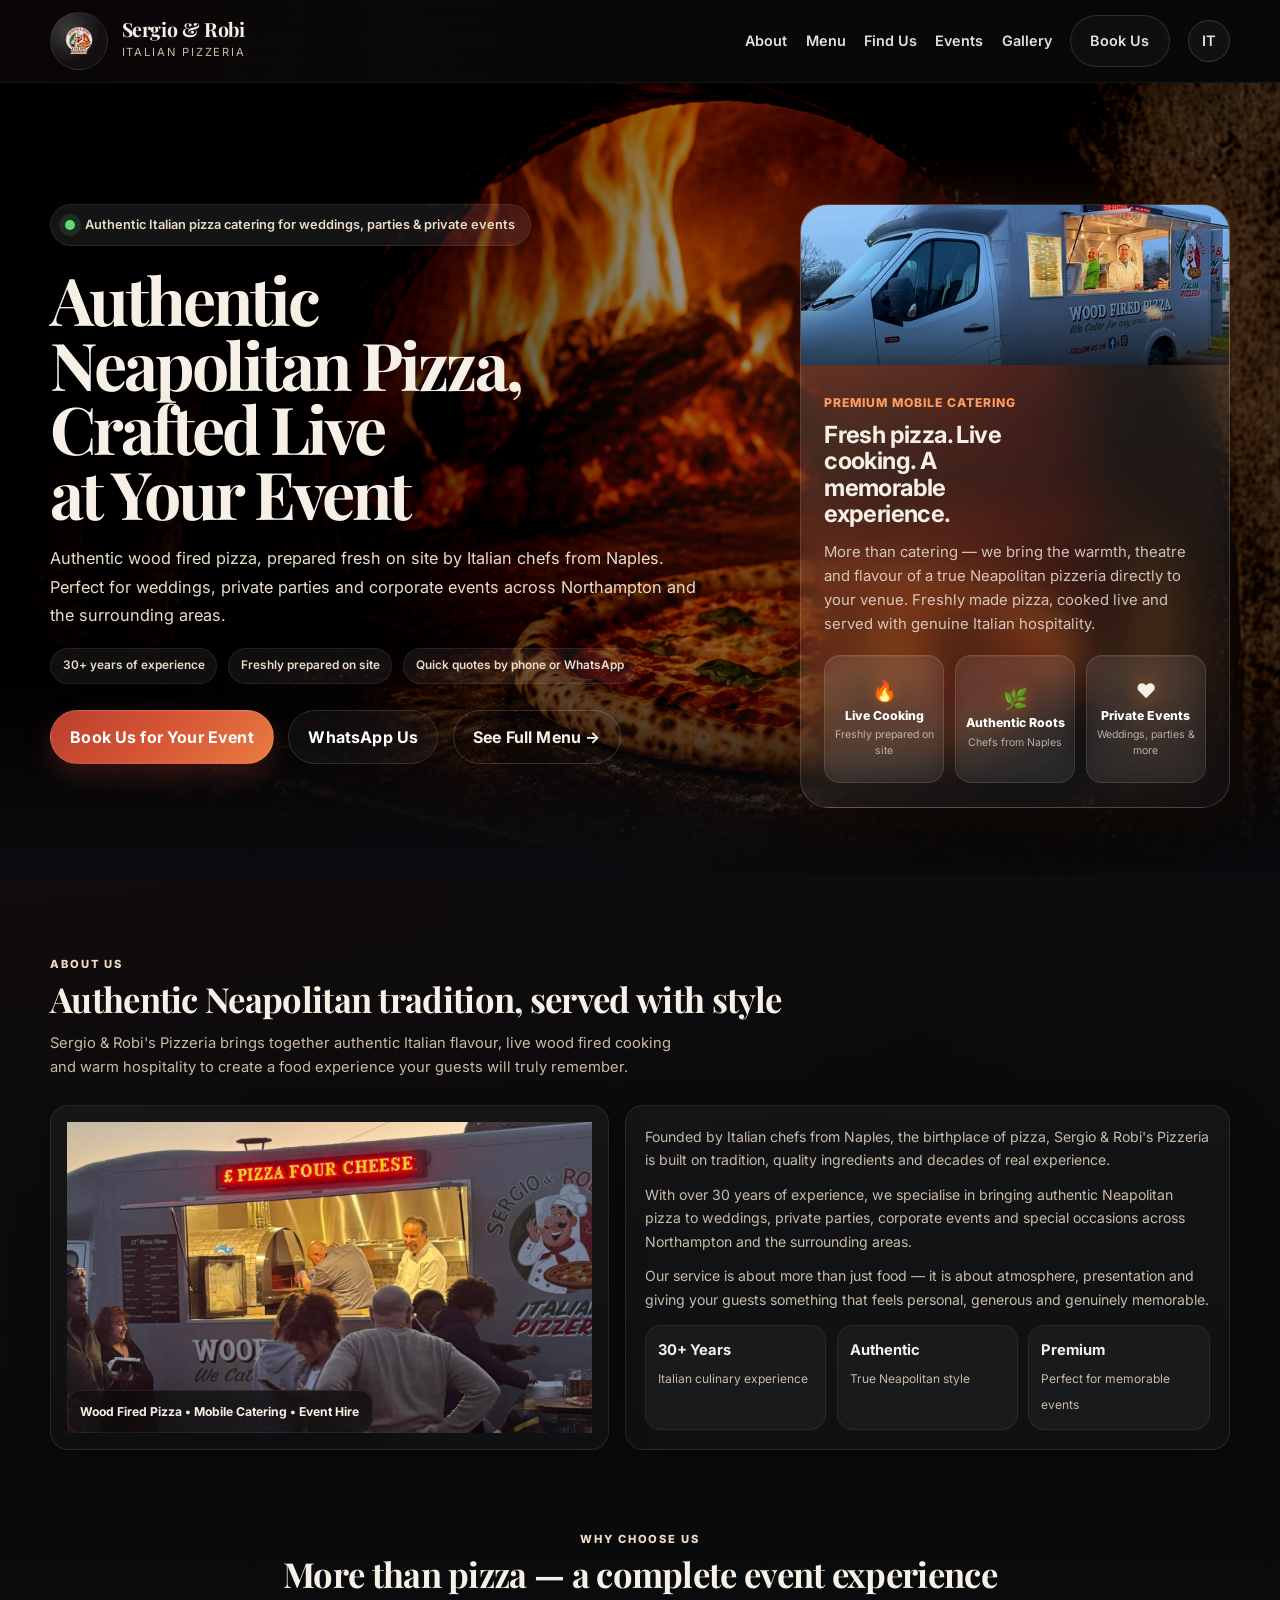
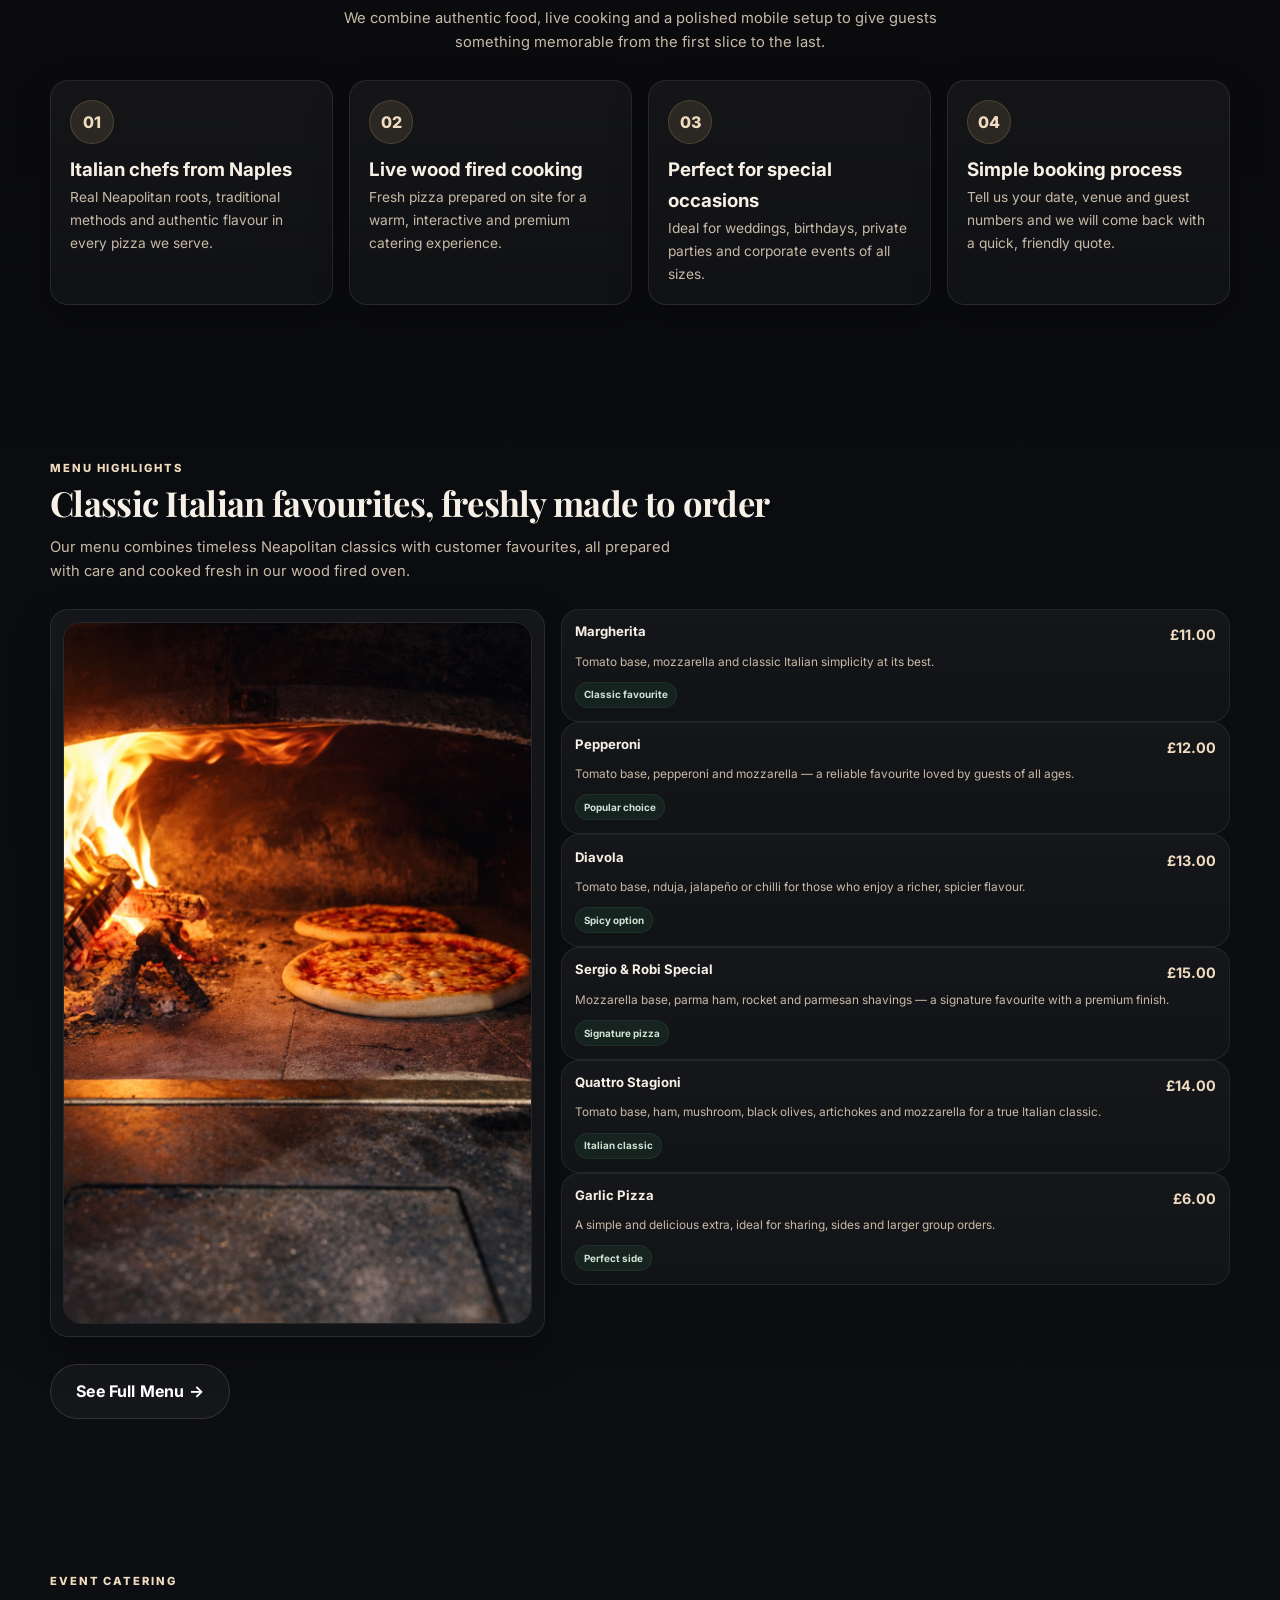
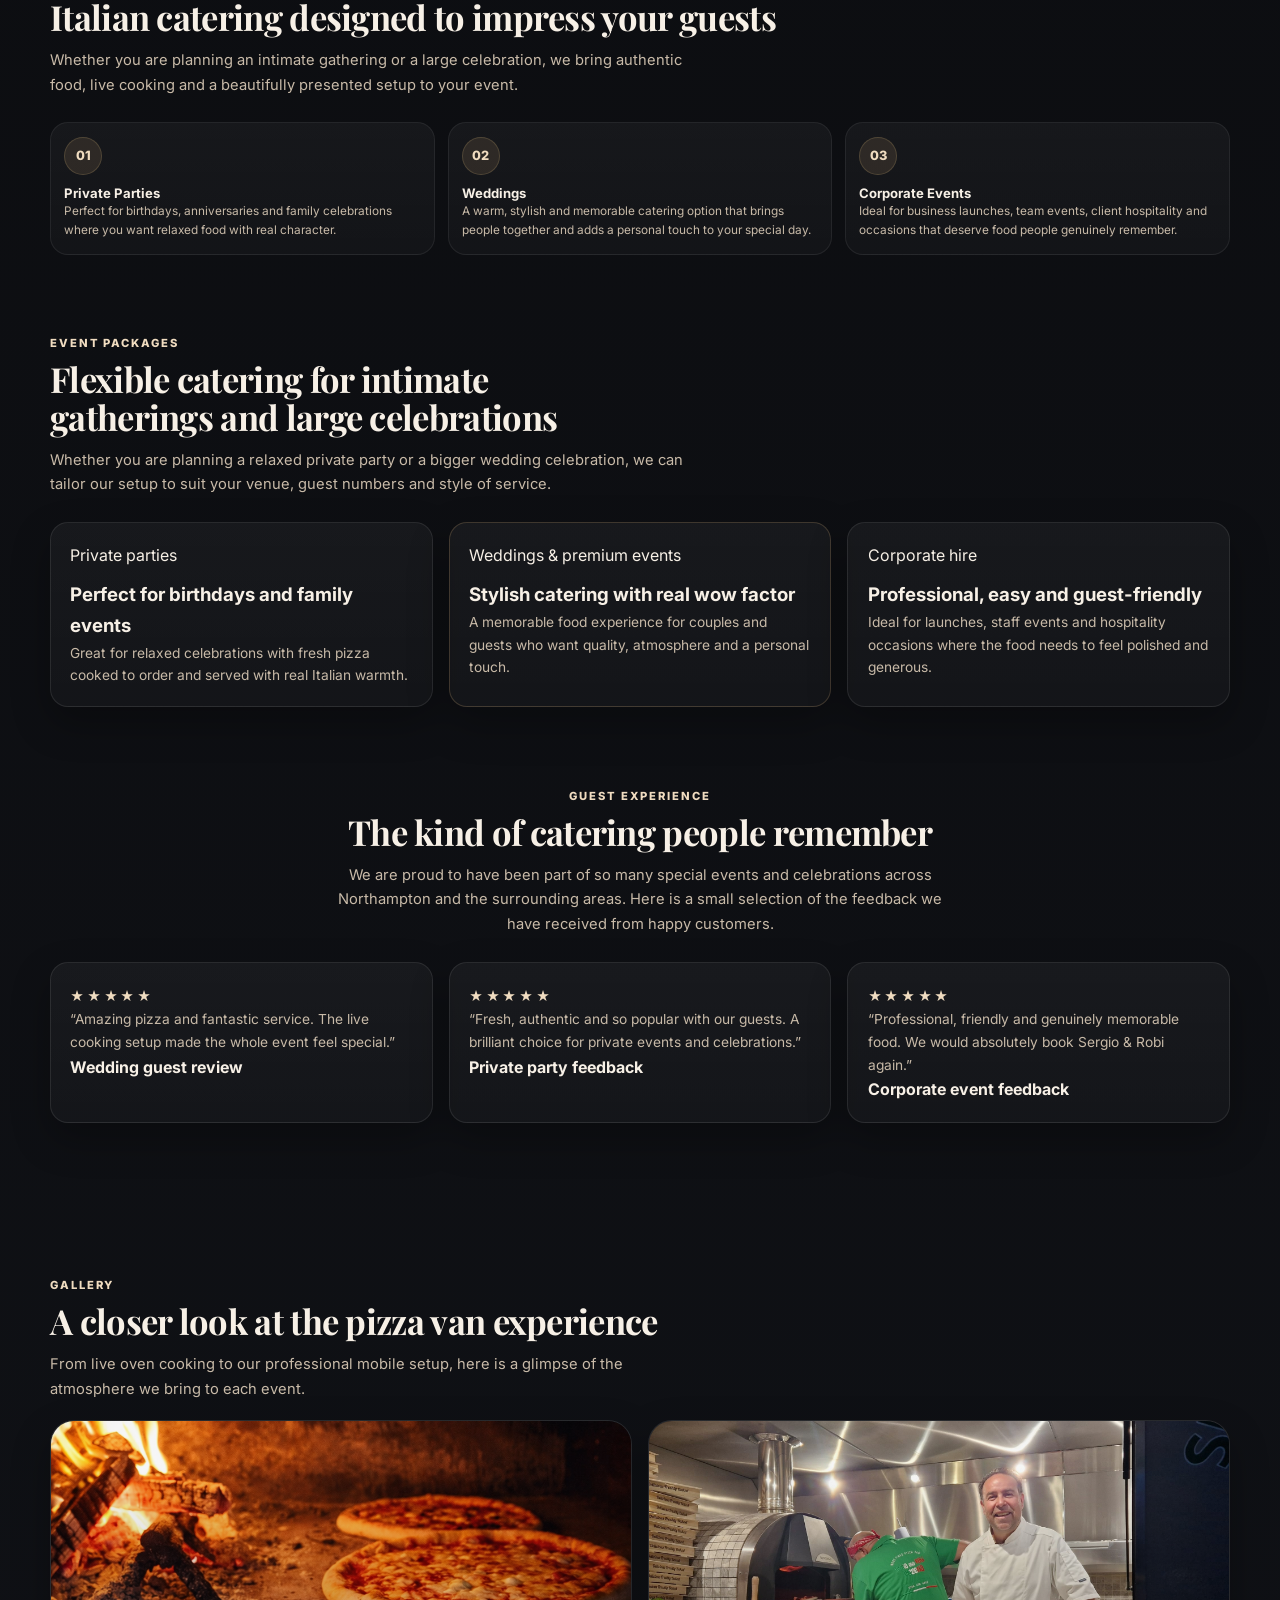
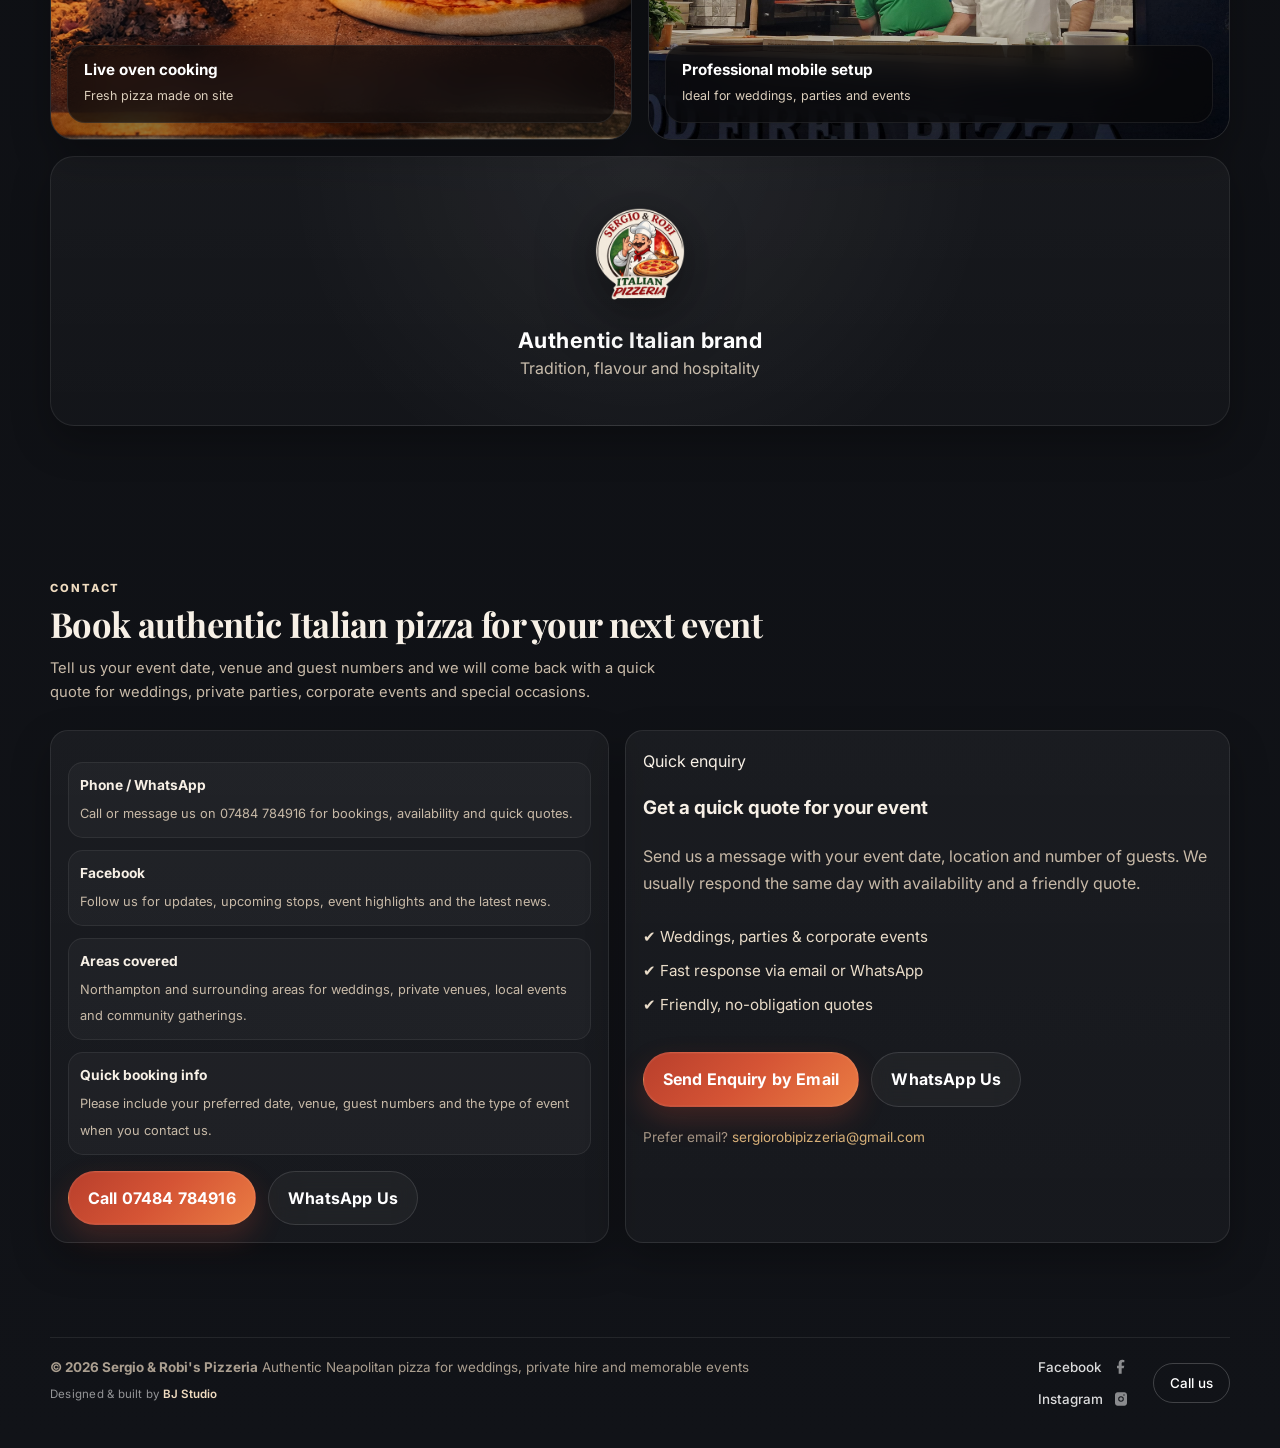
==== index.html @ 53d9710a "Add advanced SEO setup and multilingual indexing support" ====
<!DOCTYPE html>
<html lang="en">
<head>
  <meta charset="UTF-8" />
  <meta name="viewport" content="width=device-width, initial-scale=1.0" />
  <title>Sergio & Robi's Pizzeria | Luxury Wood Fired Pizza Catering</title>
  <meta name="description" content="Authentic Neapolitan wood fired pizza catering for weddings, private parties and corporate events in Northampton. Italian chefs from Naples, live cooking and unforgettable flavour." />
  <meta name="keywords" content="pizza catering Northampton, wedding pizza catering Northampton, wood fired pizza van Northampton, mobile pizza catering Northamptonshire" />
  <link rel="canonical" href="https://sergiorobipizzeria.co.uk/">
  <link rel="alternate" hreflang="en" href="https://sergiorobipizzeria.co.uk/">
  <link rel="alternate" hreflang="it" href="https://sergiorobipizzeria.co.uk/index-it.html">
  <link rel="alternate" hreflang="x-default" href="https://sergiorobipizzeria.co.uk/">
  <meta name="google-site-verification" content="k-ORhDWcQFbT08n7CjDuSrCqCil5nivxt0UmoBdiAD8" />
  <meta property="og:title" content="Sergio & Robi's Pizzeria" />
  <meta property="og:description" content="Authentic wood fired pizza catering for weddings, parties and private events." />
  <meta property="og:type" content="website" />
  <meta property="og:image" content="images/van_1.jpg" />
  <link rel="icon" href="images/favicon.png">
  <link rel="preconnect" href="https://fonts.googleapis.com">
  <link rel="preconnect" href="https://fonts.gstatic.com" crossorigin>
  <link href="https://fonts.googleapis.com/css2?family=Inter:wght@400;500;600;700;800&family=Playfair+Display:wght@600;700;800&display=swap" rel="stylesheet">
  <link rel="stylesheet" href="style.css">
</head>
<body>
  <header class="site-header">
    <div class="container nav">
      <a href="#home" class="brand">
        <img src="images/sergio-robi-logo.png" alt="Sergio & Robi's Pizzeria logo">
        <div class="brand-text">
          <strong>Sergio & Robi</strong>
          <span>Italian Pizzeria</span>
        </div>
      </a>

      <button class="menu-toggle" aria-label="Open menu" aria-expanded="false" aria-controls="site-nav">
        <span></span>
        <span></span>
        <span></span>
      </button>

      <nav class="nav-links" id="site-nav">
        <a href="#about">About</a>
        <a href="menu-en.html">Menu</a>
        <a href="find-us-en.html">Find Us</a>
        <a href="#events">Events</a>
        <a href="#gallery">Gallery</a>
        <a href="#contact" class="btn btn-outline">Book Us</a>
        <a href="index-it.html" class="lang-switch">IT</a>
      </nav>
    </div>
  </header>

  <main>
    <section class="hero" id="home">
      <div class="container hero-inner">
        <div class="hero-copy">
          <div class="eyebrow">
            <span class="dot"></span>
            Authentic Italian pizza catering for weddings, parties &amp; private events
          </div>

          <h1>Authentic Neapolitan Pizza, Crafted Live at Your Event</h1>

          <p>
            Authentic wood fired pizza, prepared fresh on site by Italian chefs from Naples.
            Perfect for weddings, private parties and corporate events across Northampton and the surrounding areas.
          </p>

          <div class="hero-quick-points">
            <span>30+ years of experience</span>
            <span>Freshly prepared on site</span>
            <span>Quick quotes by phone or WhatsApp</span>
          </div>

          <div class="hero-actions">
            <a href="#contact" class="btn btn-primary">Book Us for Your Event</a>
            <a href="https://wa.me/447484784916" class="btn btn-secondary" target="_blank" rel="noopener noreferrer">WhatsApp Us</a>
            <a href="menu-en.html" class="btn btn-ghost">See Full Menu →</a>
          </div>
        </div>

        <aside class="hero-card">
          <div class="hero-card-image">
            <img src="images/van.png" alt="Wood fired pizza oven">
          </div>

          <div class="hero-card-body">
            <span class="mini-label">Premium Mobile Catering</span>
            <h3>Fresh pizza. Live cooking. A memorable experience.</h3>
            <p>
              More than catering — we bring the warmth, theatre and flavour of a true Neapolitan pizzeria
              directly to your venue. Freshly made pizza, cooked live and served with genuine Italian hospitality.
            </p>

            <div class="feature-row">
  
    <div class="feature-box">
      <div class="icon">🔥</div>
      <strong>Live Cooking</strong>
      <span>Freshly prepared on site</span>
    </div>
    
    <div class="feature-box">
      <div class="icon">🌿</div>
      <strong>Authentic Roots</strong>
      <span>Chefs from Naples</span>
    </div>
    
    <div class="feature-box">
      <div class="icon">❤️</div>
      <strong>Private Events</strong>
      <span>Weddings, parties & more</span>
    </div>
    
    </div>
          </div>
        </aside>
      </div>
    </section>

    <section id="about">
      <div class="container">
        <div class="section-intro">
          <span class="section-label">About us</span>
          <h2>Authentic Neapolitan tradition, served with style</h2>
          <p>
            Sergio &amp; Robi's Pizzeria brings together authentic Italian flavour, live wood fired cooking
            and warm hospitality to create a food experience your guests will truly remember.
          </p>
        </div>

        <div class="story-grid">
          <div class="card image-cover">
            <img src="images/van_3.jpg" alt="Sergio & Robi pizza van">
            <div class="floating-badge">Wood Fired Pizza • Mobile Catering • Event Hire</div>
          </div>

          <div class="card story-copy">
            <p>
              Founded by Italian chefs from Naples, the birthplace of pizza, Sergio &amp; Robi's Pizzeria
              is built on tradition, quality ingredients and decades of real experience.
            </p>
            <p>
              With over 30 years of experience, we specialise in bringing authentic Neapolitan pizza to weddings,
              private parties, corporate events and special occasions across Northampton and the surrounding areas.
            </p>
            <p>
              Our service is about more than just food — it is about atmosphere, presentation and giving your guests
              something that feels personal, generous and genuinely memorable.
            </p>

            <div class="stats">
              <div class="stat">
                <strong>30+ Years</strong>
                <span>Italian culinary experience</span>
              </div>
              <div class="stat">
                <strong>Authentic</strong>
                <span>True Neapolitan style</span>
              </div>
              <div class="stat">
                <strong>Premium</strong>
                <span>Perfect for memorable events</span>
              </div>
            </div>
          </div>
        </div>
      </div>
    </section>


    <section class="why-us-section" id="why-us">
      <div class="container">
        <div class="section-intro centered-intro">
          <span class="section-label">Why choose us</span>
          <h2>More than pizza — a complete event experience</h2>
          <p>
            We combine authentic food, live cooking and a polished mobile setup to give guests something memorable from the first slice to the last.
          </p>
        </div>

        <div class="why-us-grid">
          <article class="card why-card">
            <div class="why-icon">01</div>
            <h3>Italian chefs from Naples</h3>
            <p>Real Neapolitan roots, traditional methods and authentic flavour in every pizza we serve.</p>
          </article>
          <article class="card why-card">
            <div class="why-icon">02</div>
            <h3>Live wood fired cooking</h3>
            <p>Fresh pizza prepared on site for a warm, interactive and premium catering experience.</p>
          </article>
          <article class="card why-card">
            <div class="why-icon">03</div>
            <h3>Perfect for special occasions</h3>
            <p>Ideal for weddings, birthdays, private parties and corporate events of all sizes.</p>
          </article>
          <article class="card why-card">
            <div class="why-icon">04</div>
            <h3>Simple booking process</h3>
            <p>Tell us your date, venue and guest numbers and we will come back with a quick, friendly quote.</p>
          </article>
        </div>
      </div>
    </section>

    <section id="menu">
      <div class="container">
        <div class="section-intro">
          <span class="section-label">Menu highlights</span>
          <h2>Classic Italian favourites, freshly made to order</h2>
          <p>
            Our menu combines timeless Neapolitan classics with customer favourites,
            all prepared with care and cooked fresh in our wood fired oven.
          </p>
        </div>

        <div class="menu-preview">
          <div class="card menu-board">
            <img src="images/pizza_oven.png" alt="Wood fired pizza oven">
          </div>

          <div class="menu-cards">
            <article class="menu-card">
              <div class="menu-top">
                <h3>Margherita</h3>
                <span class="price">£11.00</span>
              </div>
              <p>Tomato base, mozzarella and classic Italian simplicity at its best.</p>
              <span class="tag">Classic favourite</span>
            </article>

            <article class="menu-card">
              <div class="menu-top">
                <h3>Pepperoni</h3>
                <span class="price">£12.00</span>
              </div>
              <p>Tomato base, pepperoni and mozzarella — a reliable favourite loved by guests of all ages.</p>
              <span class="tag">Popular choice</span>
            </article>

            <article class="menu-card">
              <div class="menu-top">
                <h3>Diavola</h3>
                <span class="price">£13.00</span>
              </div>
              <p>Tomato base, nduja, jalapeño or chilli for those who enjoy a richer, spicier flavour.</p>
              <span class="tag">Spicy option</span>
            </article>

            <article class="menu-card">
              <div class="menu-top">
                <h3>Sergio &amp; Robi Special</h3>
                <span class="price">£15.00</span>
              </div>
              <p>Mozzarella base, parma ham, rocket and parmesan shavings — a signature favourite with a premium finish.</p>
              <span class="tag">Signature pizza</span>
            </article>

            <article class="menu-card">
              <div class="menu-top">
                <h3>Quattro Stagioni</h3>
                <span class="price">£14.00</span>
              </div>
              <p>Tomato base, ham, mushroom, black olives, artichokes and mozzarella for a true Italian classic.</p>
              <span class="tag">Italian classic</span>
            </article>

            <article class="menu-card">
              <div class="menu-top">
                <h3>Garlic Pizza</h3>
                <span class="price">£6.00</span>
              </div>
              <p>A simple and delicious extra, ideal for sharing, sides and larger group orders.</p>
              <span class="tag">Perfect side</span>
            </article>
          </div>
        </div>

        <div class="menu-cta">
          <a href="menu-en.html" class="btn btn-secondary">See Full Menu →</a>
        </div>
      </div>
    </section>

    <section id="events">
      <div class="container">
        <div class="section-intro">
          <span class="section-label">Event catering</span>
          <h2>Italian catering designed to impress your guests</h2>
          <p>
            Whether you are planning an intimate gathering or a large celebration,
            we bring authentic food, live cooking and a beautifully presented setup to your event.
          </p>
        </div>

        <div class="events-grid">
          <article class="event-card">
            <div class="event-number">01</div>
            <h3>Private Parties</h3>
            <p>Perfect for birthdays, anniversaries and family celebrations where you want relaxed food with real character.</p>
          </article>

          <article class="event-card">
            <div class="event-number">02</div>
            <h3>Weddings</h3>
            <p>A warm, stylish and memorable catering option that brings people together and adds a personal touch to your special day.</p>
          </article>

          <article class="event-card">
            <div class="event-number">03</div>
            <h3>Corporate Events</h3>
            <p>Ideal for business launches, team events, client hospitality and occasions that deserve food people genuinely remember.</p>
          </article>
        </div>
      </div>
    </section>


    <section class="packages-section" id="packages">
      <div class="container">
        <div class="section-intro">
          <span class="section-label">Event packages</span>
          <h2>Flexible catering for intimate gatherings and large celebrations</h2>
          <p>
            Whether you are planning a relaxed private party or a bigger wedding celebration, we can tailor our setup to suit your venue, guest numbers and style of service.
          </p>
        </div>

        <div class="packages-grid">
          <article class="card package-card">
            <span class="mini-label">Private parties</span>
            <h3>Perfect for birthdays and family events</h3>
            <p>Great for relaxed celebrations with fresh pizza cooked to order and served with real Italian warmth.</p>
          </article>
          <article class="card package-card featured-package">
            <span class="mini-label">Weddings &amp; premium events</span>
            <h3>Stylish catering with real wow factor</h3>
            <p>A memorable food experience for couples and guests who want quality, atmosphere and a personal touch.</p>
          </article>
          <article class="card package-card">
            <span class="mini-label">Corporate hire</span>
            <h3>Professional, easy and guest-friendly</h3>
            <p>Ideal for launches, staff events and hospitality occasions where the food needs to feel polished and generous.</p>
          </article>
        </div>
      </div>
    </section>

    <section class="testimonials-section" id="testimonials">
      <div class="container">
        <div class="section-intro centered-intro">
          <span class="section-label">Guest experience</span>
          <h2>The kind of catering people remember</h2>
          <p>
            We are proud to have been part of so many special events and celebrations across Northampton and the surrounding areas. Here is a small selection of the feedback we have received from happy customers.
          </p>

        </div>

        <div class="testimonials-grid">
          <article class="card testimonial-card">
            <span class="testimonial-stars">★★★★★</span>
            <p>“Amazing pizza and fantastic service. The live cooking setup made the whole event feel special.”</p>
            <strong>Wedding guest review</strong>
          </article>
          <article class="card testimonial-card">
            <span class="testimonial-stars">★★★★★</span>
            <p>“Fresh, authentic and so popular with our guests. A brilliant choice for private events and celebrations.”</p>
            <strong>Private party feedback</strong>
          </article>
          <article class="card testimonial-card">
            <span class="testimonial-stars">★★★★★</span>
            <p>“Professional, friendly and genuinely memorable food. We would absolutely book Sergio &amp; Robi again.”</p>
            <strong>Corporate event feedback</strong>
          </article>
        </div>
      </div>
    </section>

    <section id="gallery">
  <div class="container">
    <div class="section-intro">
      <span class="section-label">Gallery</span>
      <h2>A closer look at the pizza van experience</h2>
      <p>
        From live oven cooking to our professional mobile setup, here is a glimpse of the atmosphere
        we bring to each event.
      </p>
    </div>

    <div class="gallery-grid">
      <div class="gallery-item oven-card">
        <img src="images/oven-pizza.png" alt="Fresh pizzas cooking inside the wood fired oven">
        <div class="gallery-caption">
          <strong>Live oven cooking</strong>
          <span>Fresh pizza made on site</span>
        </div>
      </div>

      <div class="gallery-item window-card">
        <img src="images/window_service.jpg" alt="Sergio & Robi serving guests from the pizza van">
        <div class="gallery-caption">
          <strong>Professional mobile setup</strong>
          <span>Ideal for weddings, parties and events</span>
        </div>
      </div>

      <div class="gallery-item logo-card full-width-brand">
        <img src="images/sergio-robi-logo.png" alt="Sergio & Robi's Pizzeria logo">
        <div class="logo-content">
          <strong>Authentic Italian brand</strong>
          <span>Tradition, flavour and hospitality</span>
        </div>
      </div>
    </div>
  </div>
</section>

    <section id="contact">
      <div class="container">
        <div class="section-intro">
          <span class="section-label">Contact</span>
          <h2>Book authentic Italian pizza for your next event</h2>
          <p>
            Tell us your event date, venue and guest numbers and we will come back with a quick quote for weddings, private parties, corporate events and special occasions.
          </p>
        </div>

        <div class="contact-grid">
          <div class="card contact-card">
            <div class="contact-points">
              <div class="contact-point">
                <strong>Phone / WhatsApp</strong>
                <span>Call or message us on 07484 784916 for bookings, availability and quick quotes.</span>
              </div>

              <div class="contact-point">
                <strong>Facebook</strong>
                <span>Follow us for updates, upcoming stops, event highlights and the latest news.</span>
              </div>

              <div class="contact-point">
                <strong>Areas covered</strong>
                <span>Northampton and surrounding areas for weddings, private venues, local events and community gatherings.</span>
              </div>

              <div class="contact-point">
                <strong>Quick booking info</strong>
                <span>Please include your preferred date, venue, guest numbers and the type of event when you contact us.</span>
              </div>
            </div>

            <div class="contact-cta-group">
              <a href="tel:07484784916" class="btn btn-primary">Call 07484 784916</a>
              <a href="https://wa.me/447484784916" class="btn btn-secondary" target="_blank" rel="noopener noreferrer">WhatsApp Us</a>
            </div>
          </div>

          <div class="card form-card">
  <div class="email-enquiry-box">
    
    <span class="mini-label">Quick enquiry</span>
    
    <h3>Get a quick quote for your event</h3>
    
    <p>
      Send us a message with your event date, location and number of guests.
      We usually respond the same day with availability and a friendly quote.
    </p>

    <div class="enquiry-points">
      <span>✔ Weddings, parties & corporate events</span>
      <span>✔ Fast response via email or WhatsApp</span>
      <span>✔ Friendly, no-obligation quotes</span>
    </div>

    <div class="contact-cta-group">
      <a href="mailto:sergiorobipizzeria@gmail.com?subject=Event%20Enquiry&body=Hello,%0D%0A%0D%0AI%20would%20like%20to%20ask%20about%20pizza%20catering.%0D%0A%0D%0AEvent%20date:%20%0D%0ALocation:%20%0D%0ANumber%20of%20guests:%20%0D%0AType%20of%20event:%20%0D%0A%0D%0AThank%20you."
         class="btn btn-primary">
        Send Enquiry by Email
      </a>

      <a href="https://wa.me/447484784916"
         class="btn btn-secondary"
         target="_blank">
        WhatsApp Us
      </a>
    </div>

    <div class="email-note">
      Prefer email? 
      <a href="mailto:sergiorobipizzeria@gmail.com">sergiorobipizzeria@gmail.com</a>
    </div>

  </div>
</div>

    </section>
    </main>

  <footer class="footer">
  <div class="container footer-inner">

    <div class="footer-left">
      <strong>© 2026 Sergio & Robi's Pizzeria</strong>
      <span>Authentic Neapolitan pizza for weddings, private hire and memorable events</span>

      <span class="footer-credit">
        Designed & built by 
        <a href="https://bjdesign.co.uk" target="_blank" rel="noopener noreferrer">
          BJ Studio
        </a>
      </span>
    </div>

    <div class="footer-right">

      <div class="footer-socials">
        <a href="https://www.facebook.com/sergiorobipizzeria" target="_blank" rel="noopener noreferrer" class="footer-link social-link">
          <span>Facebook</span>
          <svg width="16" height="16" viewBox="0 0 24 24" fill="currentColor">
            <path d="M13 22v-8h3l1-4h-4V7c0-1.1.3-2 2-2h2V1.5c-.4-.1-1.7-.5-3.2-.5-3.2 0-5.3 2-5.3 5.6V10H6v4h2.5v8H13z"/>
          </svg>
        </a>

        <a href="https://www.instagram.com/sergio_and_robi_pizzeria_" target="_blank" rel="noopener noreferrer" class="footer-link social-link">
          <span>Instagram</span>
          <svg width="16" height="16" viewBox="0 0 24 24" fill="currentColor">
            <path d="M7 2C4.8 2 3 3.8 3 6v12c0 2.2 1.8 4 4 4h10c2.2 0 4-1.8 4-4V6c0-2.2-1.8-4-4-4H7zm5 5.8A4.2 4.2 0 1 1 7.8 12 4.2 4.2 0 0 1 12 7.8zm0 6.9A2.7 2.7 0 1 0 9.3 12 2.7 2.7 0 0 0 12 14.7zM17.5 6a1 1 0 1 1-1-1 1 1 0 0 1 1 1z"/>
          </svg>
        </a>
      </div>

      <a href="tel:07484784916" class="footer-call">
        Call us
      </a>

    </div>
  </div>
</footer>

  <script>
/* ========================================
   MOBILE MENU (ENHANCED)
======================================== */

const menuToggle = document.querySelector('.menu-toggle');
const siteNav = document.querySelector('#site-nav');

if (menuToggle && siteNav) {
  menuToggle.addEventListener('click', () => {
    siteNav.classList.toggle('active');
    menuToggle.classList.toggle('active');

    const isExpanded = menuToggle.getAttribute('aria-expanded') === 'true';
    menuToggle.setAttribute('aria-expanded', String(!isExpanded));
  });

  // Close menu on link click
  siteNav.querySelectorAll('a').forEach(link => {
    link.addEventListener('click', () => {
      siteNav.classList.remove('active');
      menuToggle.classList.remove('active');
      menuToggle.setAttribute('aria-expanded', 'false');
    });
  });

  // Close menu when clicking outside
  document.addEventListener('click', (e) => {
    if (!menuToggle.contains(e.target) && !siteNav.contains(e.target)) {
      siteNav.classList.remove('active');
      menuToggle.classList.remove('active');
      menuToggle.setAttribute('aria-expanded', 'false');
    }
  });
}


/* ========================================
   REVEAL ANIMATION (LUXURY SCROLL)
======================================== */

const revealItems = document.querySelectorAll(
  '.reveal, .reveal-left, .reveal-right'
);

const revealObserver = new IntersectionObserver((entries) => {
  entries.forEach((entry) => {
    if (entry.isIntersecting) {
      entry.target.classList.add('visible');
      revealObserver.unobserve(entry.target); // smoother, no repeat
    }
  });
}, {
  threshold: 0.14
});

revealItems.forEach((item) => {
  revealObserver.observe(item);
});


/* ========================================
   SMOOTH SCROLL (PREMIUM FEEL)
======================================== */

document.querySelectorAll('a[href^="#"]').forEach(anchor => {
  anchor.addEventListener('click', function (e) {
    const targetId = this.getAttribute('href');

    if (targetId.length > 1) {
      e.preventDefault();

      const target = document.querySelector(targetId);
      if (target) {
        target.scrollIntoView({
          behavior: 'smooth',
          block: 'start'
        });
      }
    }
  });
});


/* ========================================
   HEADER SCROLL EFFECT (PRO LOOK)
======================================== */

const header = document.querySelector('.site-header');

window.addEventListener('scroll', () => {
  if (window.scrollY > 40) {
    header.style.boxShadow = "0 10px 30px rgba(0,0,0,0.35)";
    header.style.background = "rgba(6, 6, 7, 0.88)";
  } else {
    header.style.boxShadow = "none";
    header.style.background = "rgba(6, 6, 7, 0.72)";
  }
});


/* ========================================
   HERO PARALLAX (SUBTLE PREMIUM)
======================================== */

const hero = document.querySelector('.hero');

if (hero) {
  window.addEventListener('scroll', () => {
    const offset = window.scrollY * 0.2;
    hero.style.backgroundPosition = `center ${offset}px`;
  });
}
</script>
</body>
</html>
---- style.css ----
:root {
  --bg: #09090b;
  --bg-soft: #111215;
  --bg-soft-2: #17181c;
  --card: rgba(255, 255, 255, 0.045);
  --card-strong: rgba(255, 255, 255, 0.075);
  --text: #f7f0e6;
  --text-soft: #e9dcc9;
  --muted: #c8baa8;
  --muted-2: #a69786;
  --line: rgba(255, 255, 255, 0.09);
  --line-soft: rgba(255, 255, 255, 0.05);

  --red: #c44933;
  --red-deep: #9e3326;
  --gold: #d8b27a;
  --gold-soft: #f0dcc0;
  --green: #2f6948;
  --green-soft: #cfe3d5;

  --shadow: 0 16px 38px rgba(0, 0, 0, 0.28);
  --shadow-strong: 0 20px 54px rgba(0, 0, 0, 0.4);
  --glow-red: 0 10px 24px rgba(196, 73, 51, 0.2);

  --radius-xl: 28px;
  --radius-lg: 22px;
  --radius-md: 18px;
  --radius-sm: 14px;

  --container: 1180px;
  --transition: 0.35s ease;
}

/* ========================================
   RESET & GLOBAL
======================================== */

* {
  box-sizing: border-box;
  margin: 0;
  padding: 0;
}

html {
  scroll-behavior: smooth;
}

body {
  font-family: "Inter", sans-serif;
  color: var(--text);
  line-height: 1.65;
  background:
    radial-gradient(circle at top left, rgba(196, 73, 51, 0.11), transparent 22%),
    radial-gradient(circle at top right, rgba(47, 105, 72, 0.09), transparent 20%),
    linear-gradient(180deg, #070708 0%, #0b0c0f 34%, #111318 100%);
  overflow-x: hidden;
}

body::selection {
  background: rgba(216, 178, 122, 0.24);
  color: #fff;
}

img {
  max-width: 100%;
  display: block;
}

a {
  color: inherit;
  text-decoration: none;
}

button,
input,
textarea,
select {
  font: inherit;
}

.container {
  width: min(100% - 2rem, var(--container));
  margin-inline: auto;
}

section {
  padding: 4.6rem 0;
  position: relative;
}

h1,
h2 {
  font-family: "Playfair Display", serif;
  letter-spacing: -0.02em;
  text-wrap: balance;
}

h1 {
  font-size: clamp(1.6rem, 2.2vw, 2.2rem);
  line-height: 1.05;
  max-width: 8.2ch;
  margin: 0 0 0.95rem;
  letter-spacing: -0.025em;
}

h2 {
  font-size: clamp(1.75rem, 2.7vw, 2.35rem);
  line-height: 1.08;
}

.section-intro {
  max-width: 760px;
  margin-bottom: 1.6rem;
}

.section-label {
  display: inline-block;
  margin-bottom: 0.52rem;
  color: var(--gold-soft);
  text-transform: uppercase;
  letter-spacing: 0.17em;
  font-size: 0.7rem;
  font-weight: 800;
}

.section-intro p {
  margin-top: 0.76rem;
  color: var(--muted);
  font-size: 0.92rem;
  max-width: 640px;
}

.centered-intro {
  text-align: center;
  margin-inline: auto;
}

.centered-intro p {
  margin-inline: auto;
}

.card {
  background: linear-gradient(180deg, rgba(255, 255, 255, 0.042), rgba(255, 255, 255, 0.028));
  border: 1px solid var(--line);
  border-radius: 18px;
  padding: 1rem;
  box-shadow: var(--shadow);
}

/* ========================================
   LUXURY REVEAL ANIMATIONS
======================================== */

.reveal {
  opacity: 0;
  transform: translateY(34px);
  transition:
    opacity 0.8s ease,
    transform 0.8s cubic-bezier(0.22, 1, 0.36, 1);
  will-change: opacity, transform;
}

.reveal.visible {
  opacity: 1;
  transform: translateY(0);
}

.reveal-left {
  opacity: 0;
  transform: translateX(-34px);
  transition:
    opacity 0.85s ease,
    transform 0.85s cubic-bezier(0.22, 1, 0.36, 1);
}

.reveal-left.visible {
  opacity: 1;
  transform: translateX(0);
}

.reveal-right {
  opacity: 0;
  transform: translateX(34px);
  transition:
    opacity 0.85s ease,
    transform 0.85s cubic-bezier(0.22, 1, 0.36, 1);
}

.reveal-right.visible {
  opacity: 1;
  transform: translateX(0);
}

.delay-1 {
  transition-delay: 0.08s;
}

.delay-2 {
  transition-delay: 0.16s;
}

.delay-3 {
  transition-delay: 0.24s;
}

.delay-4 {
  transition-delay: 0.32s;
}

@keyframes hero-fade-up {
  from {
    opacity: 0;
    transform: translateY(26px);
  }
  to {
    opacity: 1;
    transform: translateY(0);
  }
}

/* ========================================
   HEADER / NAV
======================================== */

.site-header {
  position: sticky;
  top: 0;
  z-index: 1000;
  background: rgba(6, 6, 7, 0.72);
  backdrop-filter: blur(18px);
  -webkit-backdrop-filter: blur(18px);
  border-bottom: 1px solid rgba(255, 255, 255, 0.05);
}

.nav {
  min-height: 82px;
  display: flex;
  align-items: center;
  justify-content: space-between;
  gap: 1rem;
  position: relative;
}

.brand {
  display: flex;
  align-items: center;
  gap: 0.85rem;
  min-width: 0;
}

.brand img {
  width: 58px;
  height: 58px;
  object-fit: contain;
  border-radius: 50%;
  background:
    radial-gradient(circle at 30% 30%, rgba(255, 255, 255, 0.18), transparent 60%),
    rgba(255, 255, 255, 0.04);
  border: 1px solid rgba(255, 255, 255, 0.08);
  padding: 0.22rem;
  flex-shrink: 0;
  box-shadow: 0 8px 18px rgba(0, 0, 0, 0.18);
}

.brand-text strong {
  display: block;
  font-family: "Playfair Display", serif;
  font-size: 1.22rem;
  line-height: 1;
  margin-bottom: 0.22rem;
  color: var(--text);
  letter-spacing: -0.02em;
}

.brand-text span {
  display: block;
  font-size: 0.7rem;
  text-transform: uppercase;
  letter-spacing: 0.17em;
  color: var(--muted);
}

.nav-links {
  display: flex;
  align-items: center;
  gap: 1.15rem;
}

.nav-links a {
  font-size: 0.9rem;
  font-weight: 600;
  color: rgba(255, 255, 255, 0.88);
  transition: color var(--transition), opacity var(--transition);
}

.nav-links a:hover,
.nav-links a[aria-current="page"] {
  color: var(--gold-soft);
}

.lang-switch {
  min-width: 42px;
  min-height: 42px;
  border-radius: 999px;
  border: 1px solid rgba(255, 255, 255, 0.14);
  background: rgba(255, 255, 255, 0.04);
  display: inline-flex;
  align-items: center;
  justify-content: center;
  font-weight: 700;
}

.menu-toggle {
  display: none;
  width: 48px;
  height: 48px;
  border-radius: 14px;
  border: 1px solid rgba(255, 255, 255, 0.14);
  background: rgba(255, 255, 255, 0.05);
  cursor: pointer;
  padding: 0.75rem;
  flex-direction: column;
  justify-content: center;
  gap: 0.28rem;
}

.menu-toggle span {
  display: block;
  width: 100%;
  height: 2px;
  background: #fff;
  border-radius: 999px;
  transition: 0.3s ease;
}

.menu-toggle.active span:nth-child(1) {
  transform: translateY(6px) rotate(45deg);
}

.menu-toggle.active span:nth-child(2) {
  opacity: 0;
}

.menu-toggle.active span:nth-child(3) {
  transform: translateY(-6px) rotate(-45deg);
}

/* ========================================
   BUTTONS — ULTRA PREMIUM
======================================== */

.btn {
  position: relative;
  isolation: isolate;
  overflow: hidden;
  display: inline-flex;
  align-items: center;
  justify-content: center;
  min-height: 46px;
  padding: 0.82rem 1.2rem;
  border-radius: 999px;
  border: 1px solid transparent;
  font-weight: 700;
  letter-spacing: 0.01em;
  cursor: pointer;
  transition:
    transform var(--transition),
    box-shadow var(--transition),
    background var(--transition),
    border-color var(--transition),
    color var(--transition),
    filter var(--transition);
}

.btn::before {
  content: "";
  position: absolute;
  inset: 0;
  border-radius: inherit;
  background: linear-gradient(
    120deg,
    transparent 0%,
    rgba(255, 255, 255, 0.07) 32%,
    rgba(255, 255, 255, 0.22) 48%,
    rgba(255, 255, 255, 0.07) 64%,
    transparent 100%
  );
  transform: translateX(-125%);
  transition: transform 0.75s ease;
  z-index: -1;
}

.btn::after {
  content: "";
  position: absolute;
  inset: 1px;
  border-radius: inherit;
  background: radial-gradient(circle at 30% 30%, rgba(255, 255, 255, 0.12), transparent 58%);
  opacity: 0;
  transition: opacity 0.35s ease;
  z-index: -1;
}

.btn:hover {
  transform: translateY(-2px) scale(1.01);
}

.btn:hover::before {
  transform: translateX(125%);
}

.btn:hover::after {
  opacity: 1;
}

.btn:active {
  transform: translateY(0) scale(0.99);
}

.btn-primary {
  color: #fff;
  background: linear-gradient(135deg, #b93f2c 0%, #d55435 48%, #ea7c43 100%);
  border-color: rgba(255, 255, 255, 0.08);
  box-shadow:
    0 12px 28px rgba(196, 73, 51, 0.24),
    0 0 0 1px rgba(255, 255, 255, 0.04) inset;
}

.btn-primary:hover {
  box-shadow:
    0 18px 38px rgba(196, 73, 51, 0.32),
    0 0 24px rgba(227, 106, 61, 0.18),
    0 0 0 1px rgba(255, 255, 255, 0.06) inset;
  filter: saturate(1.05);
}

.btn-secondary,
.btn-outline {
  color: #fff;
  background: rgba(255, 255, 255, 0.04);
  border-color: rgba(255, 255, 255, 0.12);
  backdrop-filter: blur(10px);
}

.btn-secondary:hover,
.btn-outline:hover {
  background: rgba(255, 255, 255, 0.08);
  border-color: rgba(255, 255, 255, 0.18);
  box-shadow: 0 14px 30px rgba(0, 0, 0, 0.18);
}

.btn-ghost {
  color: var(--text);
  background: transparent;
  border: 1px solid rgba(255, 255, 255, 0.18);
}

.btn-ghost:hover {
  background: rgba(255, 255, 255, 0.06);
  box-shadow: 0 12px 26px rgba(0, 0, 0, 0.16);
}

/* ========================================
   HERO
======================================== */

.hero {
  position: relative;
  min-height: calc(100vh - 82px);
  display: grid;
  place-items: center;
  overflow: hidden;
  isolation: isolate;
}

.hero::before {
  content: "";
  position: absolute;
  inset: 0;
  background-image:
    linear-gradient(
      90deg,
      rgba(6, 6, 7, 0.82) 0%,
      rgba(6, 6, 7, 0.56) 34%,
      rgba(6, 6, 7, 0.28) 68%,
      rgba(6, 6, 7, 0.14) 100%
    ),
    url("images/van_3.jpg");
  background-position: center;
  background-size: cover;
  background-repeat: no-repeat;
  transform: scale(1.03);
  transition: transform 6.5s ease;
  will-change: transform;
}

.hero:hover::before {
  transform: scale(1.08);
}

.hero::after {
  content: "";
  position: absolute;
  inset: 0;
  background:
    linear-gradient(180deg, rgba(255, 140, 60, 0.04), rgba(0, 0, 0, 0.18)),
    linear-gradient(180deg, rgba(0, 0, 0, 0.04) 0%, rgba(0, 0, 0, 0.16) 64%, #0b0c0f 100%);
}

.hero-inner {
  position: relative;
  z-index: 2;
  display: grid;
  grid-template-columns: 1.16fr 0.84fr;
  gap: 1.2rem;
  align-items: center;
  padding: 2.2rem 0 3rem;
}

.hero-copy {
  max-width: 570px;
  justify-self: start;
  animation: hero-fade-up 0.9s cubic-bezier(0.22, 1, 0.36, 1) both;
}

.hero-copy p {
  max-width: 520px;
  margin: 0;
  color: var(--text-soft);
  font-size: 0.9rem;
}

.eyebrow {
  display: inline-flex;
  align-items: center;
  gap: 0.65rem;
  padding: 0.58rem 0.88rem;
  border-radius: 999px;
  background: rgba(255, 255, 255, 0.08);
  border: 1px solid rgba(255, 255, 255, 0.08);
  backdrop-filter: blur(12px);
  font-size: 0.8rem;
  font-weight: 600;
  color: var(--text-soft);
  margin-bottom: 1rem;
  box-shadow: 0 8px 20px rgba(0, 0, 0, 0.12);
}

.dot {
  width: 10px;
  height: 10px;
  border-radius: 50%;
  background: #60da7b;
  box-shadow: 0 0 0 6px rgba(96, 218, 123, 0.12);
}

.hero-actions {
  display: flex;
  flex-wrap: wrap;
  gap: 0.8rem;
  margin-top: 1.45rem;
}

.hero-quick-points {
  display: flex;
  flex-wrap: wrap;
  gap: 0.6rem;
  margin-top: 1rem;
}

.hero-quick-points span {
  padding: 0.45rem 0.72rem;
  border-radius: 999px;
  background: rgba(255, 255, 255, 0.06);
  border: 1px solid rgba(255, 255, 255, 0.08);
  color: var(--text-soft);
  font-size: 0.74rem;
  font-weight: 600;
}

.hero-card {
  justify-self: end;
  width: min(100%, 290px);
  border-radius: 18px;
  background: linear-gradient(150deg, rgba(255, 255, 255, 0.08), rgba(255, 255, 255, 0.02));
  border: 1px solid rgba(255, 255, 255, 0.08);
  backdrop-filter: blur(14px);
  box-shadow:
    0 14px 34px rgba(0, 0, 0, 0.34),
    inset 0 1px 0 rgba(255, 255, 255, 0.06);
  overflow: hidden;
  transform: translateX(0) translateY(34px);
  transition: transform 0.35s ease, box-shadow 0.35s ease;
  animation: hero-fade-up 1.1s cubic-bezier(0.22, 1, 0.36, 1) both;
  animation-delay: 0.1s;
}

.hero-card:hover {
  transform: translateX(0) translateY(28px);
  box-shadow:
    0 18px 42px rgba(0, 0, 0, 0.38),
    inset 0 1px 0 rgba(255, 255, 255, 0.06);
}

.hero-card-image {
  width: 100%;
  height: 72px;
  overflow: hidden;
}

.hero-card-image img {
  width: 100%;
  height: 100%;
  object-fit: cover;
}

.hero-card-body {
  padding: 0.68rem 0.78rem 0.78rem;
}

.hero-card h3 {
  font-size: 0.72rem;
  line-height: 1.18;
  margin-bottom: 0.2rem;
}

.hero-card p {
  color: var(--muted);
  font-size: 0.62rem;
  line-height: 1.45;
}

.feature-row {
  display: grid;
  grid-template-columns: repeat(3, 1fr);
  gap: 0.28rem;
  margin-top: 0.45rem;
}

.feature-box {
  padding: 0.34rem 0.24rem;
  text-align: center;
  border-radius: 10px;
  background: rgba(255, 255, 255, 0.04);
  border: 1px solid rgba(255, 255, 255, 0.07);
}

.feature-box strong {
  display: block;
  font-size: 0.54rem;
  margin-bottom: 0.02rem;
}

.feature-box span {
  color: var(--muted);
  font-size: 0.47rem;
}

/* ========================================
   GRID LAYOUTS
======================================== */

.story-grid,
.contact-grid {
  display: grid;
  grid-template-columns: 0.96fr 1.04fr;
  gap: 1rem;
  align-items: stretch;
}

.menu-preview {
  display: grid;
  grid-template-columns: 0.85fr 1.15fr;
  gap: 1rem;
  align-items: stretch;
}

.events-grid {
  display: grid;
  grid-template-columns: repeat(3, 1fr);
  gap: 0.8rem;
}

.gallery-grid {
  display: grid;
  grid-template-columns: 1fr 1fr;
  gap: 1rem;
  align-items: start;
}

.why-us-grid,
.packages-grid,
.testimonials-grid {
  display: grid;
  gap: 1rem;
}

.why-us-grid {
  grid-template-columns: repeat(4, 1fr);
}

.packages-grid,
.testimonials-grid {
  grid-template-columns: repeat(3, 1fr);
}

/* ========================================
   ABOUT
======================================== */

.image-cover {
  position: relative;
  overflow: hidden;
  min-height: 100%;
}

.image-cover img {
  width: 100%;
  height: 100%;
  object-fit: cover;
}

.floating-badge {
  position: absolute;
  left: 1rem;
  bottom: 1rem;
  padding: 0.64rem 0.78rem;
  border-radius: 14px;
  background: rgba(10, 10, 10, 0.7);
  border: 1px solid rgba(255, 255, 255, 0.08);
  backdrop-filter: blur(12px);
  font-weight: 700;
  color: var(--text);
  font-size: 0.76rem;
  box-shadow: 0 10px 22px rgba(0, 0, 0, 0.16);
}

.story-copy {
  padding: 1.2rem;
  display: grid;
  gap: 0.72rem;
}

.story-copy p {
  color: var(--muted);
  font-size: 0.88rem;
}

.stats {
  display: grid;
  grid-template-columns: repeat(3, 1fr);
  gap: 0.65rem;
  margin-top: 0.2rem;
}

.stat {
  padding: 0.75rem;
  border-radius: 16px;
  background: rgba(255, 255, 255, 0.038);
  border: 1px solid rgba(255, 255, 255, 0.07);
}

.stat strong {
  display: block;
  font-size: 0.92rem;
  margin-bottom: 0.08rem;
  color: var(--text);
}

.stat span {
  color: var(--muted);
  font-size: 0.75rem;
}

/* ========================================
   MENU PREVIEW / MENU CARDS
======================================== */

.menu-board {
  padding: 0.75rem;
  width: 100%;
  max-width: none;
  justify-self: stretch;
  display: flex;
  align-items: stretch;
}

.menu-board img {
  width: 100%;
  height: 100%;
  min-height: 520px;
  object-fit: cover;
  border-radius: 18px;
  border: 1px solid rgba(255, 255, 255, 0.08);
}

.menu-card,
.event-card {
  padding: 0.82rem;
  border-radius: 18px;
  background: linear-gradient(180deg, rgba(255, 255, 255, 0.045), rgba(255, 255, 255, 0.028));
  border: 1px solid rgba(255, 255, 255, 0.07);
  transition:
    transform var(--transition),
    border-color var(--transition),
    box-shadow var(--transition);
}

.menu-card:hover,
.event-card:hover {
  transform: translateY(-2px);
  border-color: rgba(216, 178, 122, 0.14);
  box-shadow: 0 10px 22px rgba(0, 0, 0, 0.16);
}

.menu-top {
  display: flex;
  justify-content: space-between;
  gap: 0.65rem;
  align-items: flex-start;
  margin-bottom: 0.35rem;
}

.menu-card h3,
.event-card h3 {
  font-size: 0.82rem;
  line-height: 1.24;
}

.menu-card p,
.event-card p {
  color: var(--muted);
  font-size: 0.74rem;
}

.price {
  color: var(--gold-soft);
  font-weight: 700;
  font-size: 0.9rem;
  white-space: nowrap;
}

.tag {
  display: inline-flex;
  align-items: center;
  min-height: 24px;
  margin-top: 0.6rem;
  padding: 0.24rem 0.5rem;
  border-radius: 999px;
  background: rgba(47, 105, 72, 0.18);
  color: var(--green-soft);
  font-size: 0.62rem;
  font-weight: 700;
  border: 1px solid rgba(47, 105, 72, 0.24);
}

.menu-cta {
  margin-top: 1.7rem;
  display: flex;
  justify-content: flex-start;
}

.menu-cta .btn {
  min-width: 180px;
}

/* ========================================
   EVENTS / WHY / PACKAGES / TESTIMONIALS
======================================== */

.event-number,
.why-icon {
  width: 44px;
  height: 44px;
  display: grid;
  place-items: center;
  border-radius: 50%;
  background: rgba(216, 178, 122, 0.12);
  border: 1px solid rgba(216, 178, 122, 0.2);
  color: var(--gold-soft);
  font-weight: 800;
}

.event-number {
  width: 38px;
  height: 38px;
  margin-bottom: 0.68rem;
  font-size: 0.8rem;
}

.why-card,
.package-card,
.testimonial-card {
  padding: 1.2rem;
}

.why-card h3,
.package-card h3,
.testimonial-card strong {
  margin-top: 0.7rem;
}

.why-card p,
.package-card p,
.testimonial-card p {
  color: var(--muted);
  font-size: 0.86rem;
}

.featured-package {
  border-color: rgba(216, 178, 122, 0.22);
  box-shadow: 0 16px 40px rgba(0, 0, 0, 0.26);
}

.testimonial-stars {
  color: var(--gold-soft);
  letter-spacing: 0.2em;
  font-size: 0.84rem;
  font-weight: 800;
}

.why-us-section,
.packages-section,
.testimonials-section {
  padding-top: 0;
}

/* ========================================
   GALLERY
======================================== */

#gallery .section-intro {
  margin-bottom: 1.2rem;
}

.gallery-item {
  position: relative;
  overflow: hidden;
  border-radius: 24px;
  border: 1px solid rgba(255, 255, 255, 0.08);
  background: rgba(255, 255, 255, 0.03);
  box-shadow: var(--shadow);
}

.gallery-item::after {
  content: "";
  position: absolute;
  inset: 0;
  background: linear-gradient(
    180deg,
    rgba(0, 0, 0, 0.03) 14%,
    rgba(0, 0, 0, 0.18) 64%,
    rgba(0, 0, 0, 0.34) 100%
  );
  pointer-events: none;
}

.gallery-item img {
  width: 100%;
  height: 100%;
  object-fit: cover;
  transition: transform 0.45s ease;
}

.gallery-item:hover img {
  transform: scale(1.03);
}

.gallery-item.oven-card,
.gallery-item.window-card {
  min-height: 320px;
  height: 320px;
}

.gallery-item.oven-card img,
.gallery-item.window-card img {
  width: 100%;
  height: 100%;
  object-fit: cover;
}

.full-width-brand {
  grid-column: 1 / -1;
  min-height: 240px;
  padding: 2rem 1.5rem;
}

.gallery-caption {
  position: absolute;
  left: 1rem;
  right: 1rem;
  bottom: 1rem;
  z-index: 2;
  padding: 0.9rem 1rem;
  border-radius: 18px;
  background: rgba(8, 8, 9, 0.72);
  border: 1px solid rgba(255, 255, 255, 0.08);
  backdrop-filter: blur(14px);
  -webkit-backdrop-filter: blur(14px);
  box-shadow: 0 10px 24px rgba(0, 0, 0, 0.22);
}

.gallery-caption strong {
  display: block;
  margin-bottom: 0.14rem;
  font-size: 0.95rem;
  line-height: 1.2;
  color: #fff;
}

.gallery-caption span {
  color: #dccfbc;
  font-size: 0.78rem;
  line-height: 1.45;
}

.logo-card {
  min-height: 230px;
  padding: 1.6rem 1.2rem 1.25rem;
  display: flex;
  flex-direction: column;
  align-items: center;
  justify-content: center;
  text-align: center;
  background:
    radial-gradient(circle at top, rgba(255, 255, 255, 0.06), transparent 55%),
    linear-gradient(180deg, rgba(255, 255, 255, 0.035), rgba(255, 255, 255, 0.02));
}

.logo-card::after {
  display: none;
}

.logo-card.full-width-brand {
  min-height: 270px;
  padding: 2rem 1.5rem;
}

.logo-card.full-width-brand img {
  max-width: 160px;
  max-height: 160px;
  margin-bottom: 1.2rem;
  filter: drop-shadow(0 12px 28px rgba(0, 0, 0, 0.5));
  transition: transform 0.4s ease;
}

.logo-card.full-width-brand:hover img {
  transform: scale(1.08);
}

.logo-content {
  display: flex;
  flex-direction: column;
  align-items: center;
  gap: 0.2rem;
}

.logo-content strong {
  display: block;
  font-size: 1.05rem;
  line-height: 1.2;
  letter-spacing: 0.02em;
  color: #fff;
}

.logo-content span {
  color: #dccfbc;
  font-size: 0.8rem;
  line-height: 1.45;
}

.logo-card.full-width-brand .logo-content strong {
  font-size: 1.35rem;
}

.logo-card.full-width-brand .logo-content span {
  font-size: 1rem;
  opacity: 0.9;
}

/* ========================================
   CONTACT
======================================== */

.contact-card,
.form-card {
  padding: 1.05rem;
}

.contact-points {
  display: grid;
  gap: 0.72rem;
  margin: 0.9rem 0 1rem;
}

.contact-point {
  padding: 0.72rem;
  border-radius: 15px;
  background: rgba(255, 255, 255, 0.035);
  border: 1px solid rgba(255, 255, 255, 0.07);
}

.contact-point strong {
  display: block;
  margin-bottom: 0.14rem;
  font-size: 0.86rem;
}

.contact-point span {
  color: var(--muted);
  font-size: 0.8rem;
}

.contact-cta-group {
  display: flex;
  gap: 0.75rem;
  flex-wrap: wrap;
  margin-top: 1rem;
}

form {
  display: grid;
  gap: 0.78rem;
}

.row {
  display: grid;
  grid-template-columns: 1fr 1fr;
  gap: 0.78rem;
}

input,
textarea,
select {
  width: 100%;
  background: rgba(255, 255, 255, 0.045);
  border: 1px solid rgba(255, 255, 255, 0.1);
  color: #fff;
  border-radius: 14px;
  padding: 0.82rem 0.9rem;
  outline: none;
  transition: border-color var(--transition), background var(--transition), box-shadow var(--transition);
}

input:focus,
textarea:focus,
select:focus {
  border-color: rgba(216, 178, 122, 0.34);
  background: rgba(255, 255, 255, 0.06);
  box-shadow: 0 0 0 4px rgba(216, 178, 122, 0.08);
}

textarea {
  min-height: 135px;
  resize: vertical;
}

input::placeholder,
textarea::placeholder,
select {
  color: #ab9f92;
}

/* ========================================
   EMAIL ENQUIRY BOX
======================================== */

.email-enquiry-box {
  display: flex;
  flex-direction: column;
  gap: 1.2rem;
}

.email-enquiry-box h3 {
  margin: 0;
}

.email-enquiry-box p {
  margin: 0;
  color: var(--muted);
  line-height: 1.7;
}

.enquiry-points {
  display: flex;
  flex-direction: column;
  gap: 0.6rem;
  margin-top: 0.5rem;
  font-size: 0.95rem;
  color: var(--text-soft);
}

.enquiry-points span {
  display: block;
  line-height: 1.6;
}

.email-note {
  font-size: 0.85rem;
  color: var(--muted-2);
}

.email-note a {
  color: var(--gold);
  text-decoration: none;
}

.email-note a:hover {
  text-decoration: underline;
}

/* ========================================
   EVENT BOOKING BANNER / SMALL HELPERS
======================================== */

.event-booking-banner {
  margin-top: 1.2rem;
  margin-bottom: 0.6rem;
  padding: 1.1rem 1.2rem;
  display: flex;
  align-items: center;
  justify-content: space-between;
  gap: 1rem;
}

.event-booking-banner h3 {
  margin: 0.3rem 0;
  font-size: 1rem;
}

.event-booking-banner p {
  color: var(--muted);
  font-size: 0.86rem;
}

.top-mini-label {
  display: inline-flex;
  margin-bottom: 0.8rem;
}

.urgency-note {
  display: inline-flex;
  margin-top: 0.7rem;
  margin-bottom: 0.7rem;
  padding: 0.45rem 0.72rem;
  border-radius: 999px;
  background: rgba(196, 73, 51, 0.12);
  border: 1px solid rgba(196, 73, 51, 0.18);
  color: #f0c8be;
  font-size: 0.72rem;
  font-weight: 700;
}

/* ========================================
   MENU PAGE
======================================== */

.menu-page-hero {
  position: relative;
  padding: 3.2rem 0 1.8rem;
  overflow: hidden;
}

.menu-page-hero::before {
  content: "";
  position: absolute;
  inset: 0;
  background-image:
    linear-gradient(
      180deg,
      rgba(6, 6, 7, 0.55) 0%,
      rgba(6, 6, 7, 0.35) 40%,
      rgba(6, 6, 7, 0.18) 70%,
      rgba(6, 6, 7, 0.08) 100%
    ),
    url("images/oven-pizza.png");
  background-size: cover;
  background-position: center;
  background-repeat: no-repeat;
  z-index: 0;
  transform: scale(1.02);
}

.menu-page-hero::after {
  content: "";
  position: absolute;
  inset: 0;
  background:
    radial-gradient(circle at top center, rgba(216, 178, 122, 0.05), transparent 30%),
    linear-gradient(180deg, rgba(0, 0, 0, 0.08), rgba(0, 0, 0, 0.4));
  z-index: 0;
}

.menu-page-hero-inner {
  position: relative;
  z-index: 2;
  display: flex;
  flex-direction: column;
  align-items: center;
  text-align: center;
  gap: 0.9rem;
}

.menu-page-copy {
  max-width: 720px;
  margin: 0 auto;
}

.menu-page-copy .section-label {
  margin-bottom: 0.7rem;
}

.menu-page-copy h1,
.menu-page-copy h2 {
  max-width: 620px;
  margin: 0 auto;
  font-family: "Playfair Display", serif;
  font-size: clamp(1.8rem, 3vw, 2.9rem);
  line-height: 1;
  letter-spacing: -0.025em;
  text-wrap: balance;
  text-shadow: 0 8px 22px rgba(0, 0, 0, 0.34);
}

.menu-page-copy p {
  max-width: 560px;
  margin: 0.85rem auto 0;
  color: var(--text-soft);
  font-size: 0.92rem;
  line-height: 1.65;
  text-shadow: 0 4px 16px rgba(0, 0, 0, 0.26);
}

.menu-page-copy .hero-actions {
  display: flex;
  justify-content: center;
  gap: 0.7rem;
  flex-wrap: wrap;
  margin-top: 1.1rem;
}

.menu-page-note {
  position: relative;
  width: min(100%, 320px);
  margin: 0.55rem auto 0;
  padding: 0.85rem 1rem;
  display: flex;
  flex-direction: column;
  text-align: left;
  border-radius: 12px;
  background: linear-gradient(180deg, rgba(255, 255, 255, 0.05), rgba(255, 255, 255, 0.02));
  border: 1px solid rgba(255, 255, 255, 0.08);
  box-shadow:
    0 8px 18px rgba(0, 0, 0, 0.22),
    inset 0 1px 0 rgba(255, 255, 255, 0.04);
}

.menu-page-note::before {
  content: "";
  display: block;
  width: 40px;
  height: 2px;
  background: var(--gold-soft);
  margin-bottom: 0.6rem;
  opacity: 0.7;
}

.menu-page-note .mini-label {
  margin-bottom: 0.3rem;
  font-size: 0.7rem;
}

.menu-page-note h3 {
  font-size: 0.88rem;
  line-height: 1.3;
  margin-bottom: 0.35rem;
}

.menu-page-note p {
  color: var(--muted);
  font-size: 0.78rem;
  line-height: 1.5;
  text-shadow: none;
}

.menu-note-lines {
  margin-top: 0.6rem;
  display: flex;
  flex-direction: column;
  gap: 0.35rem;
}

.menu-note-lines span {
  position: relative;
  padding-left: 0.85rem;
  color: var(--text-soft);
  font-size: 0.75rem;
  line-height: 1.45;
}

.menu-note-lines span::before {
  content: "";
  position: absolute;
  left: 0;
  top: 50%;
  transform: translateY(-50%);
  width: 4px;
  height: 4px;
  border-radius: 50%;
  background: var(--gold-soft);
  opacity: 0.75;
}

.menu-page-section {
  padding-top: 1.6rem;
}

.menu-full-grid {
  display: grid;
  grid-template-columns: 1fr 1fr;
  gap: 1rem;
}

.menu-column {
  padding: 0.9rem 1rem;
  border-radius: 20px;
}

.menu-line {
  padding: 0.8rem 0;
  border-bottom: 1px solid rgba(255, 255, 255, 0.08);
}

.menu-line:first-child {
  padding-top: 0.2rem;
}

.menu-line:last-child {
  border-bottom: none;
  padding-bottom: 0.2rem;
}

.menu-line-top {
  display: flex;
  justify-content: space-between;
  gap: 0.6rem;
  margin-bottom: 0.2rem;
}

.menu-line-top h3 {
  font-size: 0.92rem;
  line-height: 1.25;
  display: flex;
  align-items: center;
  gap: 0.4rem;
  flex-wrap: wrap;
}

.menu-line p {
  color: var(--muted);
  font-size: 0.78rem;
  line-height: 1.5;
  max-width: 92%;
}

.veg-badge {
  display: inline-flex;
  align-items: center;
  justify-content: center;
  min-width: 22px;
  height: 22px;
  padding: 0 0.35rem;
  border-radius: 999px;
  background: rgba(47, 105, 72, 0.18);
  border: 1px solid rgba(47, 105, 72, 0.28);
  color: var(--green-soft);
  font-size: 0.68rem;
  font-weight: 800;
}

.menu-line-simple p {
  max-width: 100%;
}

.menu-bottom-cta {
  margin-top: 1.4rem;
  padding: 0.9rem 1rem;
  border-radius: 18px;
  background: linear-gradient(180deg, rgba(255, 255, 255, 0.05), rgba(255, 255, 255, 0.03));
  border: 1px solid rgba(255, 255, 255, 0.08);
  display: flex;
  justify-content: space-between;
  flex-wrap: wrap;
  gap: 0.8rem;
}

.menu-bottom-copy h3 {
  font-size: 0.9rem;
  margin-bottom: 0.2rem;
}

.menu-bottom-copy p {
  font-size: 0.78rem;
  color: var(--muted);
}

.menu-bottom-actions {
  display: flex;
  gap: 0.6rem;
  flex-wrap: wrap;
}

/* ========================================
   MENU ITEMS GRID
======================================== */

.menu-desserts {
  margin-top: 4rem;
}

.menu-subtitle {
  text-align: center;
  font-size: 1.6rem;
  margin-bottom: 2rem;
}

.menu-items {
  display: grid;
  grid-template-columns: repeat(3, 1fr);
  gap: 1.2rem;
}

.menu-item {
  display: flex;
  align-items: center;
  gap: 0.9rem;
  padding: 0.9rem;
  border-radius: 16px;
  background: rgba(255, 255, 255, 0.03);
  border: 1px solid rgba(255, 255, 255, 0.06);
  transition: all 0.25s ease;
}

.menu-item:hover {
  transform: translateY(-2px);
  background: rgba(255, 255, 255, 0.05);
}

.menu-item img {
  width: 72px;
  height: 72px;
  object-fit: cover;
  border-radius: 12px;
  flex-shrink: 0;
}

.menu-item-info {
  display: flex;
  justify-content: space-between;
  align-items: center;
  width: 100%;
}

.menu-item-info h4 {
  margin: 0;
  font-size: 0.95rem;
  font-weight: 500;
}

/* ========================================
   FIND US PAGE
======================================== */

.findus-page {
  position: relative;
  padding: 2.8rem 0 2rem;
  overflow: hidden;
  isolation: isolate;
}

.findus-page::before {
  content: "";
  position: absolute;
  inset: 0;
  background:
    linear-gradient(
      120deg,
      rgba(7, 7, 8, 0.88) 0%,
      rgba(7, 7, 8, 0.70) 40%,
      rgba(7, 7, 8, 0.50) 70%,
      rgba(7, 7, 8, 0.36) 100%
    ),
    url("images/van_2.jpg") center / cover no-repeat;
  z-index: -2;
}

.findus-page::after {
  display: none;
}

.findus-page .section-intro {
  max-width: 820px;
  margin: 0 auto 1.7rem;
  text-align: center;
}

.findus-page .section-label {
  margin-bottom: 0.6rem;
}

.findus-page .section-intro h1 {
  max-width: 100%;
  margin: 0 auto;
  font-size: clamp(1.9rem, 3vw, 2.8rem);
  line-height: 1;
  text-wrap: balance;
}

.findus-page .section-intro p {
  max-width: 720px;
  margin: 0.85rem auto 0;
  font-size: 0.95rem;
  color: var(--text-soft);
  text-shadow: 0 2px 10px rgba(0, 0, 0, 0.5);
}

.findus-layout {
  display: grid;
  grid-template-columns: minmax(0, 1.12fr) minmax(300px, 0.88fr);
  gap: 1rem;
  align-items: start;
}

.findus-schedule,
.findus-map,
.findus-card {
  width: 100%;
  max-width: 100%;
  overflow: hidden;
  border-radius: 22px;
  background: linear-gradient(180deg, rgba(255, 255, 255, 0.05), rgba(255, 255, 255, 0.025));
  border: 1px solid rgba(255, 255, 255, 0.09);
  box-shadow: 0 14px 34px rgba(0, 0, 0, 0.24);
  margin: 0;
}

.findus-schedule {
  padding: 0.9rem 1rem;
}

.findus-day {
  display: grid;
  grid-template-columns: minmax(0, 1fr) auto;
  gap: 0.85rem;
  padding: 0.72rem 0;
  border-bottom: 1px solid rgba(255, 255, 255, 0.07);
}

.findus-day:first-child {
  padding-top: 0.1rem;
}

.findus-day:last-child {
  border-bottom: none;
  padding-bottom: 0.1rem;
}

.findus-day strong {
  display: block;
  font-size: 0.96rem;
  margin-bottom: 0.12rem;
  color: var(--text);
}

.findus-info span {
  display: block;
  color: var(--text-soft);
  font-size: 0.84rem;
}

.findus-meta {
  display: flex;
  flex-direction: column;
  align-items: flex-end;
  gap: 0.18rem;
  text-align: right;
  flex-shrink: 0;
}

.findus-meta span {
  color: var(--muted);
  font-size: 0.76rem;
}

.findus-meta a {
  margin-top: 0.16rem;
  color: var(--gold-soft);
  font-size: 0.78rem;
  font-weight: 700;
  transition: opacity var(--transition), transform var(--transition);
}

.findus-meta a:hover {
  opacity: 1;
  transform: translateY(-1px);
}

.findus-sidebar {
  display: grid;
  grid-template-rows: auto auto;
  gap: 0.8rem;
  align-self: start;
}

.findus-map {
  padding: 0.7rem;
}

.findus-map iframe {
  width: 100%;
  height: 185px;
  min-height: 185px;
  border-radius: 16px;
  border: 0;
  display: block;
  filter: grayscale(0.08) contrast(1.02);
}

.findus-card {
  padding: 0.95rem 1rem;
}

.findus-card .mini-label {
  margin-bottom: 0.45rem;
  font-size: 0.72rem;
}

.findus-card h3 {
  font-size: 1rem;
  line-height: 1.12;
  margin-bottom: 0.55rem;
}

.findus-card p {
  color: var(--text-soft);
  font-size: 0.82rem;
  line-height: 1.55;
}

.findus-actions {
  display: flex;
  flex-wrap: wrap;
  gap: 0.6rem;
  margin-top: 0.9rem;
}

.findus-actions .btn {
  min-height: 40px;
  padding: 0.7rem 1rem;
}

.findus-socials {
  display: flex;
  flex-direction: column;
  gap: 0.55rem;
  margin-top: 0.85rem;
}

.findus-socials a {
  font-size: 0.85rem;
}

.findus-helper {
  margin-top: 1rem;
  color: var(--muted);
  font-size: 0.82rem;
}

/* ========================================
   FOOTER
======================================== */

.footer {
  padding: 1.25rem 0 2.35rem;
  color: #ab9f90;
  font-size: 0.84rem;
}

.footer-inner {
  padding-top: 1.15rem;
  border-top: 1px solid rgba(255, 255, 255, 0.08);
  display: flex;
  justify-content: space-between;
  gap: 1rem;
  flex-wrap: wrap;
}

.footer a:hover {
  color: var(--gold-soft);
}

.footer-right {
  display: flex;
  gap: 1.5rem;
  align-items: center;
  flex-wrap: wrap;
}

.footer-link {
  position: relative;
  color: #fff;
  font-weight: 500;
  text-decoration: none;
  opacity: 0.85;
  transition: all 0.3s ease;
  display: inline-block;
}

.footer-link:hover {
  opacity: 1;
  transform: translateY(-2px);
  color: #f5a623;
}

.footer-link::after {
  content: "";
  position: absolute;
  left: 0;
  bottom: -4px;
  width: 0%;
  height: 1px;
  background: #f5a623;
  transition: width 0.3s ease;
}

.footer-link:hover::after {
  width: 100%;
}

.footer-call {
  padding: 0.5rem 1rem;
  border: 1px solid rgba(255, 255, 255, 0.2);
  border-radius: 999px;
  color: #fff;
  text-decoration: none;
  font-weight: 500;
  transition: all 0.3s ease;
}

.footer-call:hover {
  border-color: #f5a623;
  color: #f5a623;
  transform: translateY(-2px);
}

.footer-credit {
  display: block;
  margin-top: 0.4rem;
  font-size: 0.72rem;
  color: rgba(255, 255, 255, 0.55);
  letter-spacing: 0.02em;
}

.footer-credit a {
  color: var(--gold-soft);
  text-decoration: none;
  font-weight: 600;
  transition: opacity 0.3s ease;
}

.footer-credit a:hover {
  opacity: 1;
}

.footer-socials {
  display: flex;
  flex-direction: column;
  gap: 0.6rem;
}

.social-link {
  display: flex;
  align-items: center;
  justify-content: space-between;
  gap: 0.6rem;
  opacity: 0.85;
  transition: all 0.3s ease;
}

.social-link svg {
  opacity: 0.6;
  transition: all 0.3s ease;
}

.social-link:hover {
  opacity: 1;
  transform: translateX(4px);
}

.social-link:hover svg {
  opacity: 1;
  transform: translateX(2px);
}

/* ========================================
   TABLET
======================================== */

@media (max-width: 1024px) {
  .hero-inner,
  .story-grid,
  .menu-preview,
  .contact-grid,
  .gallery-grid,
  .menu-page-hero-inner,
  .menu-full-grid,
  .findus-layout {
    grid-template-columns: 1fr;
  }

  .menu-cards,
  .events-grid {
    grid-template-columns: 1fr 1fr;
  }

  .hero-card {
    justify-self: start;
    transform: translateY(10px);
  }

  .hero-card:hover {
    transform: translateY(8px);
  }

  .menu-board {
    max-width: 100%;
  }

  .menu-board img {
    height: 180px;
  }

  .gallery-item.large {
    min-height: 420px;
  }

  .logo-card {
    min-height: 210px;
  }

  .findus-sidebar {
    grid-template-rows: auto auto;
    height: auto;
  }

  .findus-map {
    height: auto;
  }

  .why-us-grid {
    grid-template-columns: repeat(2, 1fr);
  }

  .packages-grid,
  .testimonials-grid {
    grid-template-columns: 1fr;
  }
}

@media (max-width: 760px) {
  :root {
    --radius-xl: 24px;
    --radius-lg: 20px;
    --radius-md: 16px;
    --radius-sm: 12px;
  }

  html {
    scroll-padding-top: 84px;
  }

  body {
    background:
      radial-gradient(circle at top left, rgba(196, 73, 51, 0.09), transparent 24%),
      radial-gradient(circle at top right, rgba(47, 105, 72, 0.07), transparent 22%),
      linear-gradient(180deg, #070708 0%, #0b0c0f 34%, #101217 100%);
  }

  .container {
    width: min(100% - 1.2rem, var(--container));
  }

  .site-header {
    background: rgba(7, 7, 8, 0.82);
    backdrop-filter: blur(20px);
    -webkit-backdrop-filter: blur(20px);
    border-bottom: 1px solid rgba(255, 255, 255, 0.06);
  }

  .nav {
    min-height: 70px;
    gap: 0.8rem;
  }

  .brand {
    gap: 0.72rem;
    max-width: calc(100% - 66px);
  }

  .brand img {
    width: 44px;
    height: 44px;
    padding: 0.18rem;
    box-shadow: 0 8px 20px rgba(0, 0, 0, 0.22);
  }

  .brand-text strong {
    font-size: 0.98rem;
    line-height: 1.02;
    margin-bottom: 0.12rem;
  }

  .brand-text span {
    font-size: 0.58rem;
    letter-spacing: 0.15em;
  }

  .menu-toggle {
    display: flex;
    position: relative;
    z-index: 60;
    width: 44px;
    height: 44px;
    border-radius: 14px;
    padding: 0.68rem;
    background: rgba(255, 255, 255, 0.055);
    border: 1px solid rgba(255, 255, 255, 0.1);
    box-shadow: 0 8px 18px rgba(0, 0, 0, 0.18);
  }

  .nav-links {
    position: absolute;
    top: calc(100% + 0.55rem);
    right: 0;
    width: min(100%, 320px);
    padding: 0.8rem;
    border-radius: 22px;
    background: rgba(10, 10, 10, 0.94);
    border: 1px solid rgba(255, 255, 255, 0.07);
    box-shadow: 0 22px 44px rgba(0, 0, 0, 0.42);
    backdrop-filter: blur(18px);
    display: flex;
    flex-direction: column;
    align-items: stretch;
    gap: 0.55rem;
    opacity: 0;
    visibility: hidden;
    transform: translateY(-10px);
    transition: 0.3s ease;
  }

  .nav-links.active {
    opacity: 1;
    visibility: visible;
    transform: translateY(0);
  }

  .nav-links a {
    width: 100%;
    min-height: 48px;
    display: flex;
    align-items: center;
    padding: 0.9rem 0.95rem;
    border-radius: 15px;
    background: rgba(255, 255, 255, 0.04);
    border: 1px solid rgba(255, 255, 255, 0.06);
    font-size: 0.94rem;
  }

  .nav-links .btn,
  .lang-switch {
    width: 100%;
    min-height: 48px;
    border-radius: 15px;
  }

  .btn {
    min-height: 52px;
    width: 100%;
    padding: 0.95rem 1rem;
    border-radius: 16px;
    font-size: 0.95rem;
    font-weight: 700;
    box-shadow: 0 10px 24px rgba(0, 0, 0, 0.14);
  }

  .btn:hover {
    transform: none;
  }

  .btn-primary {
    box-shadow:
      0 14px 28px rgba(196, 73, 51, 0.22),
      0 0 18px rgba(227, 106, 61, 0.12);
  }

  .btn-secondary,
  .btn-outline,
  .btn-ghost {
    background: rgba(255, 255, 255, 0.05);
    border-color: rgba(255, 255, 255, 0.1);
  }

  section {
    padding: 4.2rem 0;
  }

  .section-intro {
    margin-bottom: 1.35rem;
  }

  .section-label {
    margin-bottom: 0.58rem;
    font-size: 0.66rem;
    letter-spacing: 0.18em;
  }

  h1 {
    max-width: 8ch;
    margin-bottom: 0.9rem;
    font-size: clamp(1.9rem, 8vw, 2.6rem);
    line-height: 0.94;
    text-shadow: 0 8px 24px rgba(0, 0, 0, 0.34);
  }

  h2 {
    font-size: clamp(1.7rem, 7vw, 2.15rem);
    line-height: 1.06;
  }

  .section-intro p,
  .hero-copy p,
  .menu-page-copy p {
    max-width: 100%;
    font-size: 0.94rem;
    line-height: 1.7;
    color: var(--text-soft);
  }

  .hero {
    min-height: auto;
    padding: 2.4rem 0 1.8rem;
  }

  .hero::before {
    background-image:
      linear-gradient(
        180deg,
        rgba(6, 6, 7, 0.72) 0%,
        rgba(6, 6, 7, 0.46) 24%,
        rgba(6, 6, 7, 0.42) 56%,
        rgba(6, 6, 7, 0.86) 100%
      ),
      url("images/van_3.jpg");
    background-size: cover;
    background-position: 68% center;
    transform: scale(1.01);
  }

  .hero:hover::before {
    transform: scale(1.01);
  }

  .hero::after {
    background:
      linear-gradient(180deg, rgba(255, 140, 60, 0.02), rgba(0, 0, 0, 0.12)),
      linear-gradient(180deg, rgba(0, 0, 0, 0.06) 0%, rgba(0, 0, 0, 0.18) 52%, #0b0c0f 100%);
  }

  .hero-inner {
    grid-template-columns: 1fr;
    gap: 1rem;
    padding: 0.8rem 0 1.4rem;
    align-items: end;
  }

  .hero-copy {
    max-width: 100%;
  }

  .eyebrow {
    margin-bottom: 0.8rem;
    padding: 0.5rem 0.72rem;
    font-size: 0.68rem;
    line-height: 1.35;
    max-width: 100%;
  }

  .hero-copy p {
    font-size: 0.88rem;
    line-height: 1.65;
    max-width: 100%;
  }

  .hero-actions {
    flex-direction: column;
    gap: 0.72rem;
    margin-top: 1.15rem;
  }

  .hero-actions .btn,
  .menu-bottom-actions .btn,
  .findus-actions .btn,
  .contact-cta-group .btn {
    width: 100%;
  }

  .hero-quick-points,
  .contact-cta-group {
    flex-direction: column;
  }

  .hero-quick-points {
    gap: 0.45rem;
    margin-top: 0.9rem;
  }

  .hero-quick-points span {
    width: 100%;
    justify-content: center;
    text-align: center;
    padding: 0.62rem 0.8rem;
    font-size: 0.74rem;
    border-radius: 12px;
  }

  .hero-card {
    display: none;
  }

  .feature-row,
  .stats,
  .menu-cards,
  .events-grid,
  .row,
  .why-us-grid,
  .packages-grid,
  .testimonials-grid,
  .menu-items {
    grid-template-columns: 1fr;
  }

  .feature-row {
    gap: 0.55rem;
    margin-top: 0.8rem;
  }

  .feature-box {
    padding: 0.78rem 0.6rem;
    border-radius: 14px;
  }

  .feature-box strong {
    font-size: 0.78rem;
    margin-bottom: 0.12rem;
  }

  .feature-box span {
    font-size: 0.66rem;
  }

  .card,
  .menu-card,
  .event-card,
  .contact-card,
  .form-card,
  .findus-card,
  .findus-schedule,
  .findus-map,
  .menu-column,
  .menu-page-note,
  .why-card,
  .package-card,
  .testimonial-card,
  .event-booking-banner {
    border-radius: 22px;
    padding: 1rem;
    background: linear-gradient(180deg, rgba(255, 255, 255, 0.05), rgba(255, 255, 255, 0.025));
    border: 1px solid rgba(255, 255, 255, 0.075);
    box-shadow: 0 14px 30px rgba(0, 0, 0, 0.2);
  }

  .story-grid,
  .contact-grid,
  .menu-preview,
  .gallery-grid,
  .findus-layout {
    gap: 0.9rem;
  }

  .image-cover {
    min-height: 320px;
    border-radius: 22px;
  }

  .image-cover img {
    min-height: 320px;
  }

  .floating-badge {
    left: 0.85rem;
    right: 0.85rem;
    bottom: 0.85rem;
    padding: 0.78rem 0.9rem;
    border-radius: 16px;
    font-size: 0.8rem;
    text-align: center;
  }

  .story-copy {
    gap: 0.82rem;
    padding: 1rem;
  }

  .story-copy p {
    font-size: 0.9rem;
    line-height: 1.7;
  }

  .stats {
    gap: 0.55rem;
  }

  .stat {
    padding: 0.95rem;
    border-radius: 16px;
  }

  .stat strong {
    font-size: 1rem;
  }

  .stat span {
    font-size: 0.76rem;
  }

  .menu-preview {
    grid-template-columns: 1fr;
  }

  .menu-board {
    padding: 0;
    max-width: 100%;
  }

  .menu-board img {
    min-height: 260px;
    height: 260px;
    border-radius: 22px;
  }

  .menu-card,
  .event-card {
    padding: 1rem;
  }

  .menu-card h3,
  .event-card h3 {
    font-size: 0.96rem;
  }

  .menu-card p,
  .event-card p {
    font-size: 0.82rem;
    line-height: 1.58;
  }

  .price {
    font-size: 0.9rem;
  }

  .tag {
    margin-top: 0.72rem;
    min-height: 28px;
    padding: 0.3rem 0.62rem;
    font-size: 0.68rem;
  }

  .menu-cta {
    margin-top: 1.1rem;
  }

  .menu-cta .btn {
    width: 100%;
    min-width: 0;
  }

  #gallery .section-intro {
    margin-bottom: 1rem;
  }

  .gallery-grid,
  .gallery-main,
  .gallery-side {
    grid-template-columns: 1fr;
    gap: 0.9rem;
  }

  .gallery-item,
  .gallery-item.oven-card,
  .gallery-item.window-card,
  .full-width-brand,
  .gallery-item.large {
    min-height: 260px;
    height: 260px;
    border-radius: 24px;
  }

  .gallery-item img {
    height: 100%;
  }

  .gallery-caption {
    left: 0.8rem;
    right: 0.8rem;
    bottom: 0.8rem;
    padding: 0.82rem 0.9rem;
    border-radius: 18px;
    background: rgba(8, 8, 9, 0.74);
  }

  .gallery-caption strong {
    font-size: 0.92rem;
  }

  .gallery-caption span {
    font-size: 0.77rem;
    line-height: 1.5;
  }

  .logo-card {
    min-height: 220px;
    height: auto;
    padding: 1.5rem 1rem 1.2rem;
  }

  .logo-card img {
    max-width: 76px;
    max-height: 76px;
  }

  .logo-card.full-width-brand img {
    max-width: 160px;
    max-height: 160px;
    margin-bottom: 1rem;
  }

  .logo-content strong,
  .logo-card.full-width-brand .logo-content strong {
    font-size: 1rem;
  }

  .logo-content span,
  .logo-card.full-width-brand .logo-content span {
    font-size: 0.8rem;
  }

  .contact-points {
    gap: 0.65rem;
    margin: 0.85rem 0 1rem;
  }

  .contact-point {
    padding: 0.86rem;
    border-radius: 16px;
  }

  .contact-point strong {
    font-size: 0.9rem;
  }

  .contact-point span {
    font-size: 0.82rem;
    line-height: 1.55;
  }

  form {
    gap: 0.72rem;
  }

  .row {
    gap: 0.72rem;
  }

  input,
  textarea,
  select {
    min-height: 52px;
    padding: 0.9rem 0.95rem;
    border-radius: 16px;
    font-size: 0.95rem;
  }

  textarea {
    min-height: 140px;
  }

  .menu-page-hero {
    padding: 2.7rem 0 1.6rem;
    padding-bottom: 1.6rem;
  }

  .menu-page-hero::before {
    background-image:
      linear-gradient(
        180deg,
        rgba(6, 6, 7, 0.60) 0%,
        rgba(6, 6, 7, 0.34) 28%,
        rgba(6, 6, 7, 0.62) 70%,
        rgba(6, 6, 7, 0.84) 100%
      ),
      url("images/oven-pizza.png");
    background-position: center;
  }

  .menu-page-copy h1,
  .menu-page-copy h2 {
    max-width: 11ch;
    font-size: clamp(2rem, 8vw, 2.8rem);
    line-height: 0.98;
  }

  .menu-page-copy p {
    font-size: 0.94rem;
    line-height: 1.68;
  }

  .menu-page-copy .hero-actions {
    gap: 0.72rem;
    margin-top: 1rem;
  }

  .menu-page-note {
    margin-top: 0.7rem;
  }

  .menu-page-note h3 {
    font-size: 0.96rem;
  }

  .menu-page-note p,
  .menu-note-lines span,
  .menu-line p,
  .menu-bottom-copy p {
    font-size: 0.82rem;
  }

  .menu-full-grid {
    gap: 0.85rem;
  }

  .menu-line {
    padding: 0.88rem 0;
  }

  .menu-line-top h3 {
    font-size: 0.94rem;
  }

  .menu-bottom-cta {
    margin-top: 1rem;
    gap: 0.9rem;
    padding: 1rem;
  }

  .menu-bottom-actions {
    width: 100%;
    gap: 0.7rem;
  }

  .menu-bottom-actions .btn {
    width: 100%;
  }

  .menu-items {
    gap: 0.75rem;
  }

  .menu-item {
    padding: 0.85rem;
    border-radius: 18px;
  }

  .menu-item img {
    width: 78px;
    height: 78px;
    border-radius: 14px;
  }

  .menu-item-info h4 {
    font-size: 0.92rem;
    line-height: 1.3;
  }

  .findus-page {
    padding: 3.2rem 0 2rem;
  }

  .findus-page .section-intro {
    margin-bottom: 1.15rem;
  }

  .findus-page .section-intro h1 {
    max-width: 10ch;
    font-size: clamp(2rem, 8.5vw, 2.8rem);
    line-height: 0.98;
  }

  .findus-page .section-intro p {
    font-size: 0.93rem;
    line-height: 1.68;
  }

  .findus-layout {
    gap: 0.85rem;
  }

  .findus-schedule {
    padding: 1rem;
  }

  .findus-day {
    grid-template-columns: 1fr;
    gap: 0.5rem;
    padding: 0.92rem 0;
  }

  .findus-day strong {
    font-size: 0.94rem;
  }

  .findus-info span,
  .findus-meta span,
  .findus-meta a {
    font-size: 0.82rem;
  }

  .findus-meta {
    align-items: flex-start;
    text-align: left;
  }

  .findus-sidebar {
    gap: 0.85rem;
  }

  .findus-map {
    padding: 0.7rem;
    min-height: 260px;
    height: auto;
  }

  .findus-map iframe {
    height: 200px;
    min-height: 200px;
    border-radius: 16px;
  }

  .findus-card h3 {
    font-size: 1rem;
    line-height: 1.2;
  }

  .findus-card p {
    font-size: 0.84rem;
    line-height: 1.6;
  }

  .findus-actions {
    flex-direction: column;
    gap: 0.65rem;
  }

  .findus-actions .btn {
    width: 100%;
  }

  .findus-socials {
    gap: 0.6rem;
  }

  .findus-socials a {
    font-size: 0.86rem;
  }

  .event-booking-banner {
    flex-direction: column;
    align-items: flex-start;
    margin-top: 1rem;
    padding: 1rem;
    gap: 0.8rem;
  }

  .event-booking-banner h3 {
    font-size: 0.98rem;
  }

  .event-booking-banner p {
    font-size: 0.84rem;
    line-height: 1.58;
  }

  .why-card,
  .package-card,
  .testimonial-card {
    padding: 1rem;
  }

  .why-card h3,
  .package-card h3,
  .testimonial-card strong {
    margin-top: 0.65rem;
    font-size: 0.98rem;
  }

  .why-card p,
  .package-card p,
  .testimonial-card p {
    font-size: 0.84rem;
    line-height: 1.6;
  }

  .why-icon,
  .event-number {
    width: 42px;
    height: 42px;
  }

  .event-number {
    margin-bottom: 0.78rem;
  }

  .footer {
    padding: 1rem 0 1.8rem;
    font-size: 0.79rem;
  }

  .footer-inner {
    gap: 0.8rem;
  }

  .footer-right,
  .footer-socials {
    width: 100%;
    gap: 0.8rem;
  }

  .footer-call {
    width: 100%;
    min-height: 48px;
    display: inline-flex;
    justify-content: center;
    align-items: center;
    border-radius: 14px;
  }

  .social-link {
    padding: 0.15rem 0;
  }

  .menu-line-title {
    gap: 0.75rem;
  }

  .menu-thumb {
    width: 58px;
    height: 58px;
    min-width: 58px;
    border-radius: 12px;
  }

  .menu-line-with-thumb p {
    padding-left: calc(58px + 0.75rem);
  }
}

/* ========================================
   FINAL MENU THUMBNAILS INSIDE MENU
======================================== */

.menu-line-with-thumb {
  padding-top: 1rem;
  padding-bottom: 1rem;
}

.menu-line-with-thumb .menu-line-top {
  align-items: center;
  margin-bottom: 0.35rem;
  gap: 0.9rem;
}

.menu-line-title {
  display: flex;
  align-items: center;
  gap: 0.85rem;
  min-width: 0;
  flex: 1;
}

.menu-thumb {
  width: 68px;
  height: 68px;
  min-width: 68px;
  border-radius: 14px;
  object-fit: cover;
  object-position: center;
  display: block;
  border: 1px solid rgba(255, 255, 255, 0.08);
  box-shadow: 0 8px 20px rgba(0, 0, 0, 0.22);
  transition: transform 0.3s ease, box-shadow 0.3s ease;
}

.menu-line-with-thumb:hover .menu-thumb {
  transform: scale(1.04);
  box-shadow: 0 10px 24px rgba(0, 0, 0, 0.26);
}

.menu-line-title h3 {
  margin: 0;
  line-height: 1.2;
}

.menu-line-with-thumb .price {
  flex-shrink: 0;
  padding-top: 0;
}

.menu-line-with-thumb p {
  max-width: 100%;
  padding-left: calc(68px + 0.85rem);
  margin-top: 0.45rem;
}

/* ========================================
   REDUCED MOTION
======================================== */

@media (prefers-reduced-motion: reduce) {
  html {
    scroll-behavior: auto;
  }

  *,
  *::before,
  *::after {
    animation: none !important;
    transition: none !important;
  }

  .reveal,
  .reveal-left,
  .reveal-right {
    opacity: 1 !important;
    transform: none !important;
  }

  .hero::before,
  .hero:hover::before {
    transform: scale(1.02) !important;
  }
}

@media (min-width: 1025px) {
  .hero {
    min-height: calc(100vh - 82px);
    padding: 0;
  }

  .hero::before {
    background-image:
      linear-gradient(
        90deg,
        rgba(0, 0, 0, 0.84) 0%,
        rgba(0, 0, 0, 0.62) 34%,
        rgba(0, 0, 0, 0.30) 66%,
        rgba(0, 0, 0, 0.18) 100%
      ),
      url("images/main-hero.png");
    background-position: center center;
    background-size: cover;
    filter: contrast(1.12) brightness(1.04) saturate(1.08);
    transform: scale(1.01);
  }

  .hero:hover::before {
    transform: scale(1.025);
  }

  .hero::after {
    background:
      radial-gradient(circle at 66% 45%, rgba(255, 120, 40, 0.12), transparent 34%),
      linear-gradient(180deg, rgba(0,0,0,0.02) 0%, rgba(0,0,0,0.18) 74%, #0b0c0f 100%);
  }

  .hero-inner {
    display: grid !important;
    grid-template-columns: minmax(0, 1fr) minmax(380px, 430px) !important;
    gap: clamp(2rem, 4vw, 4.5rem) !important;
    align-items: center !important;
    padding: clamp(3.2rem, 5vw, 5.5rem) 0 clamp(3rem, 4.2vw, 4.8rem) !important;
  }

  .hero-copy {
    max-width: 690px !important;
  }

  .hero h1,
  .hero-title {
    max-width: 12ch !important;
    font-size: clamp(3.4rem, 5.15vw, 5.35rem) !important;
    line-height: 0.98 !important;
    letter-spacing: -0.045em !important;
    margin-bottom: 1.15rem !important;
    text-shadow: 0 16px 40px rgba(0, 0, 0, 0.42);
  }

  .hero-copy p {
    max-width: 650px !important;
    font-size: 1.02rem !important;
    line-height: 1.75 !important;
  }

  .eyebrow {
    margin-bottom: 1.35rem !important;
  }

  .hero-actions {
    gap: 0.9rem !important;
    margin-top: 1.6rem !important;
  }

  .hero-quick-points {
    gap: 0.7rem !important;
    margin-top: 1.15rem !important;
  }

  .hero-card {
    display: block !important;
    justify-self: end !important;
    align-self: center !important;
    width: min(100%, 430px) !important;
    border-radius: 28px !important;
    overflow: hidden !important;
    background:
      radial-gradient(circle at top left, rgba(255, 132, 64, 0.18), transparent 42%),
      linear-gradient(160deg, rgba(255,255,255,0.14), rgba(255,255,255,0.035)) !important;
    border: 1px solid rgba(255,255,255,0.14) !important;
    box-shadow:
      0 38px 90px rgba(0,0,0,0.62),
      0 0 60px rgba(255,120,40,0.16),
      inset 0 1px 0 rgba(255,255,255,0.10) !important;
    backdrop-filter: blur(22px) !important;
    -webkit-backdrop-filter: blur(22px) !important;
    transform: translateY(22px) !important;
  }

  .hero-card:hover {
    transform: translateY(12px) scale(1.012) !important;
  }

  .hero-card-image {
    position: relative !important;
    height: 160px !important;
    width: 100% !important;
    overflow: hidden !important;
  }

  .hero-card-image img {
    width: 100% !important;
    height: 100% !important;
    object-fit: cover !important;
    object-position: center !important;
    filter: brightness(0.92) contrast(1.08) saturate(1.05) !important;
  }

  .hero-card-image::after {
    content: "" !important;
    position: absolute !important;
    inset: 0 !important;
    background: linear-gradient(to bottom, rgba(0,0,0,0) 45%, rgba(0,0,0,0.66) 100%) !important;
    pointer-events: none !important;
  }

  .hero-card-body {
    padding: 1.45rem 1.45rem 1.5rem !important;
  }

  .hero-card .mini-label {
    display: inline-block !important;
    margin-bottom: 0.55rem !important;
    color: #ff9b5c !important;
    font-size: 0.76rem !important;
    font-weight: 800 !important;
    letter-spacing: 0.08em !important;
    text-transform: uppercase !important;
  }

  .hero-card h3 {
    max-width: 12ch;
    margin-bottom: 0.75rem !important;
    font-size: 1.48rem !important;
    line-height: 1.12 !important;
    letter-spacing: -0.025em !important;
  }

  .hero-card p {
    margin: 0 !important;
    color: rgba(247, 240, 230, 0.78) !important;
    font-size: 0.93rem !important;
    line-height: 1.62 !important;
  }

  .hero-card .feature-row {
    display: grid !important;
    grid-template-columns: repeat(3, minmax(0, 1fr)) !important;
    gap: 0.65rem !important;
    margin-top: 1.2rem !important;
  }

  .hero-card .feature-box {
    min-width: 0 !important;
    min-height: 128px !important;
    padding: 0.85rem 0.55rem !important;
    display: flex !important;
    flex-direction: column !important;
    align-items: center !important;
    justify-content: center !important;
    text-align: center !important;
    border-radius: 16px !important;
    background: rgba(255,255,255,0.055) !important;
    border: 1px solid rgba(255,255,255,0.12) !important;
    box-shadow: inset 0 1px 0 rgba(255,255,255,0.06) !important;
    backdrop-filter: blur(10px) !important;
    -webkit-backdrop-filter: blur(10px) !important;
  }

  .hero-card .feature-box:hover {
    transform: translateY(-2px) !important;
    background: rgba(255,120,40,0.11) !important;
    border-color: rgba(255,120,40,0.32) !important;
  }

  .hero-card .feature-box .icon {
    display: block !important;
    margin-bottom: 0.42rem !important;
    font-size: 1.25rem !important;
    line-height: 1 !important;
    filter: drop-shadow(0 0 8px rgba(255,120,40,0.45)) !important;
  }

  .hero-card .feature-box strong {
    display: block !important;
    margin-bottom: 0.25rem !important;
    color: #fff !important;
    font-size: 0.77rem !important;
    line-height: 1.25 !important;
    font-weight: 800 !important;
  }

  .hero-card .feature-box span:not(.icon) {
    display: block !important;
    color: rgba(247, 240, 230, 0.66) !important;
    font-size: 0.66rem !important;
    line-height: 1.45 !important;
  }
}

@media (min-width: 761px) and (max-width: 1024px) {
  .hero::before {
    background-image:
      linear-gradient(180deg, rgba(6,6,7,0.76) 0%, rgba(6,6,7,0.52) 45%, rgba(6,6,7,0.86) 100%),
      url("images/main-hero.png") !important;
    background-position: center !important;
  }

  .hero-inner {
    display: grid !important;
    grid-template-columns: 1fr !important;
    gap: 1.6rem !important;
    padding: 2.4rem 0 3rem !important;
  }

  .hero-card {
    display: block !important;
    justify-self: start !important;
    width: min(100%, 560px) !important;
    transform: none !important;
  }

  .hero-card .feature-row {
    display: grid !important;
    grid-template-columns: repeat(3, minmax(0, 1fr)) !important;
    gap: 0.6rem !important;
  }
}

@media (max-width: 760px) {
  .hero::before {
    background-image:
      linear-gradient(180deg, rgba(6,6,7,0.74) 0%, rgba(6,6,7,0.48) 36%, rgba(6,6,7,0.92) 100%),
      url("images/main-hero.png") !important;
    background-position: center !important;
    filter: contrast(1.08) brightness(1.02) saturate(1.05) !important;
  }

  .hero-card {
    display: none !important;
  }
}

.hero-card {
  width: min(100%, 330px); 
  transform: translateY(24px);
}

.hero-card-image {
  height: 105px;
}

.hero-card-body {
  padding: 0.85rem 0.9rem 1rem;
}

.hero-card h3 {
  font-size: 0.95rem;
}

.hero-card p {
  font-size: 0.78rem;
  line-height: 1.5;
}

.hero-card .feature-row {
  gap: 0.4rem;
  margin-top: 0.7rem;
}

.hero-card .feature-box {
  min-height: 85px;
  padding: 0.55rem 0.35rem;
  border-radius: 12px;
}

.hero-card .feature-box .icon {
  font-size: 1rem;
  margin-bottom: 0.3rem;
}

.hero-card .feature-box strong {
  font-size: 0.65rem;
}

.hero-card .feature-box span {
  font-size: 0.58rem;
}

h1 {
  font-size: clamp(2rem, 3.2vw, 3.2rem); /* było za duże */
  line-height: 1.05;
  max-width: 11ch; 
}

.hero-copy p {
  font-size: 0.9rem;
  line-height: 1.55;
  max-width: 48ch;
}

.hero-badges span {
  font-size: 0.72rem;
  padding: 0.35rem 0.7rem;
}

.hero-cta {
  margin-top: 1.2rem;
  gap: 0.7rem;
}

.hero {
  min-height: 88vh; 
  display: flex;
  align-items: center;
}

.hero-inner {
  align-items: center;
}
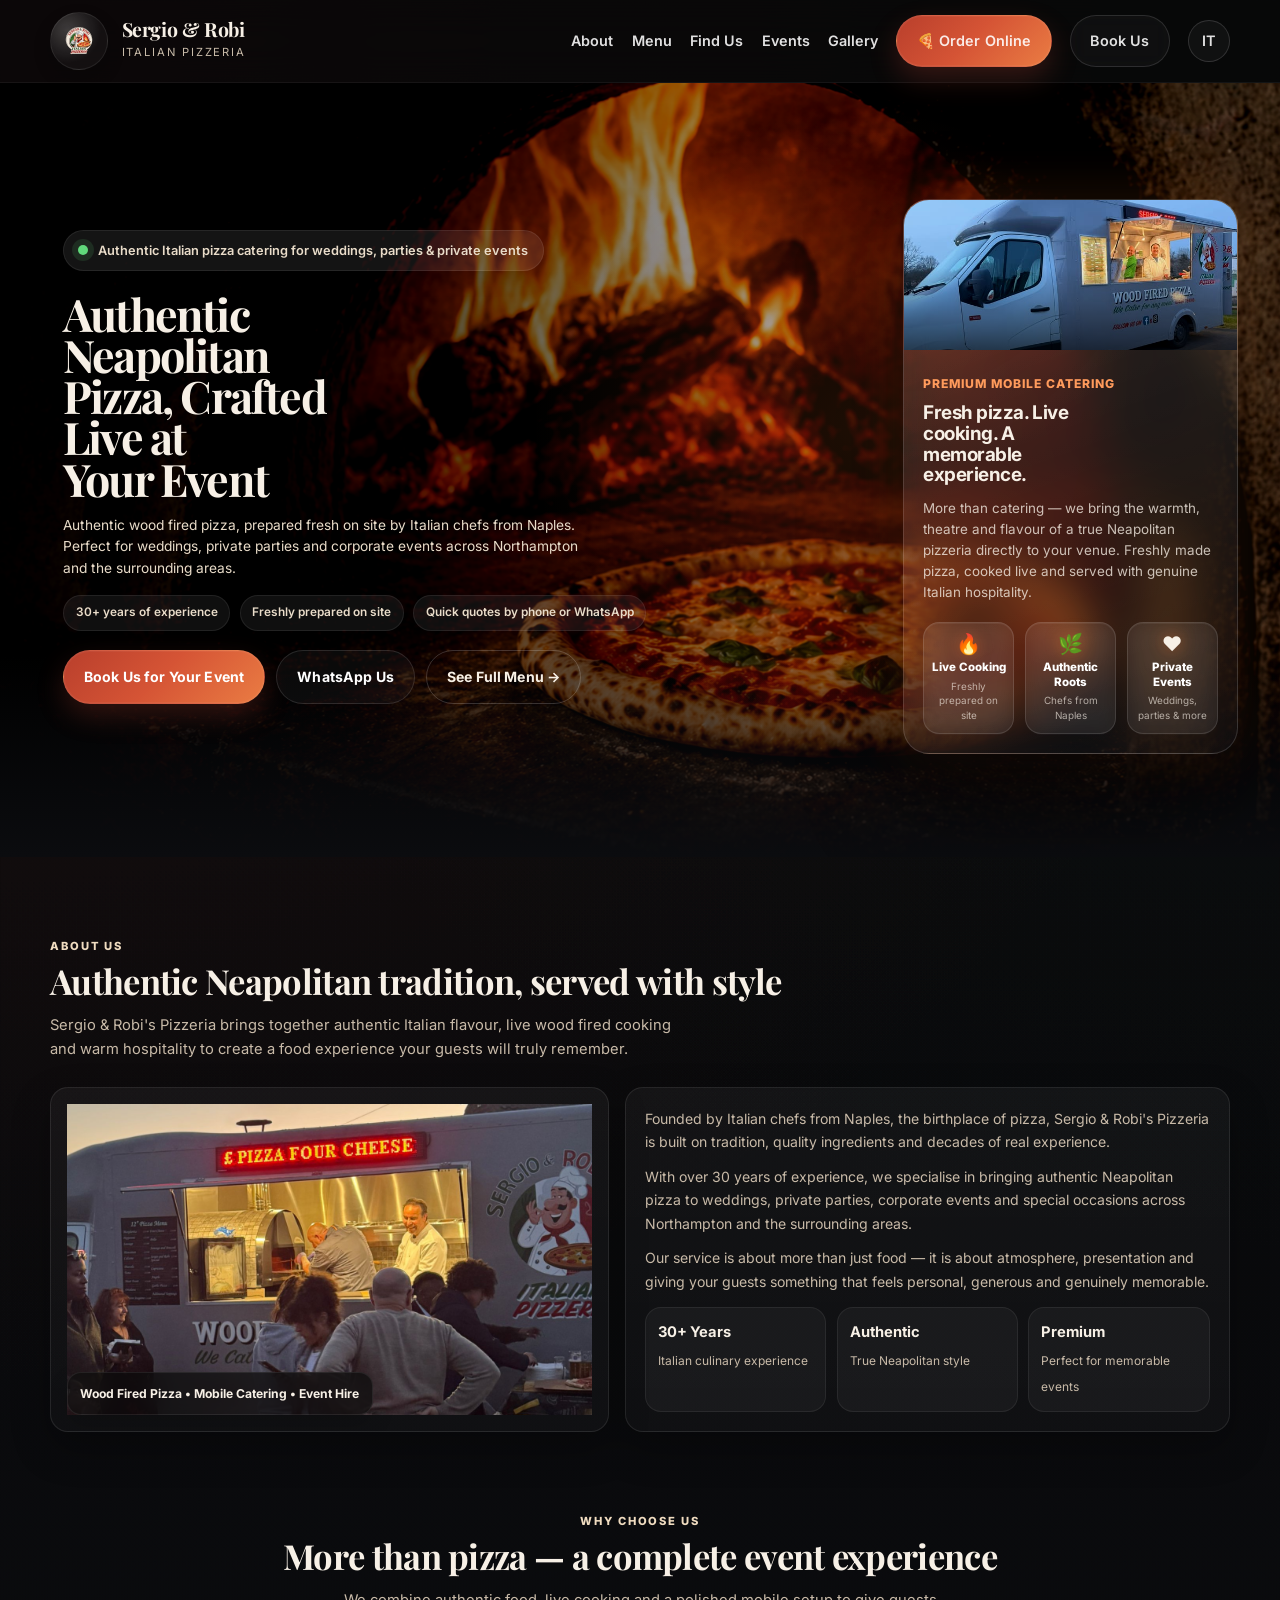
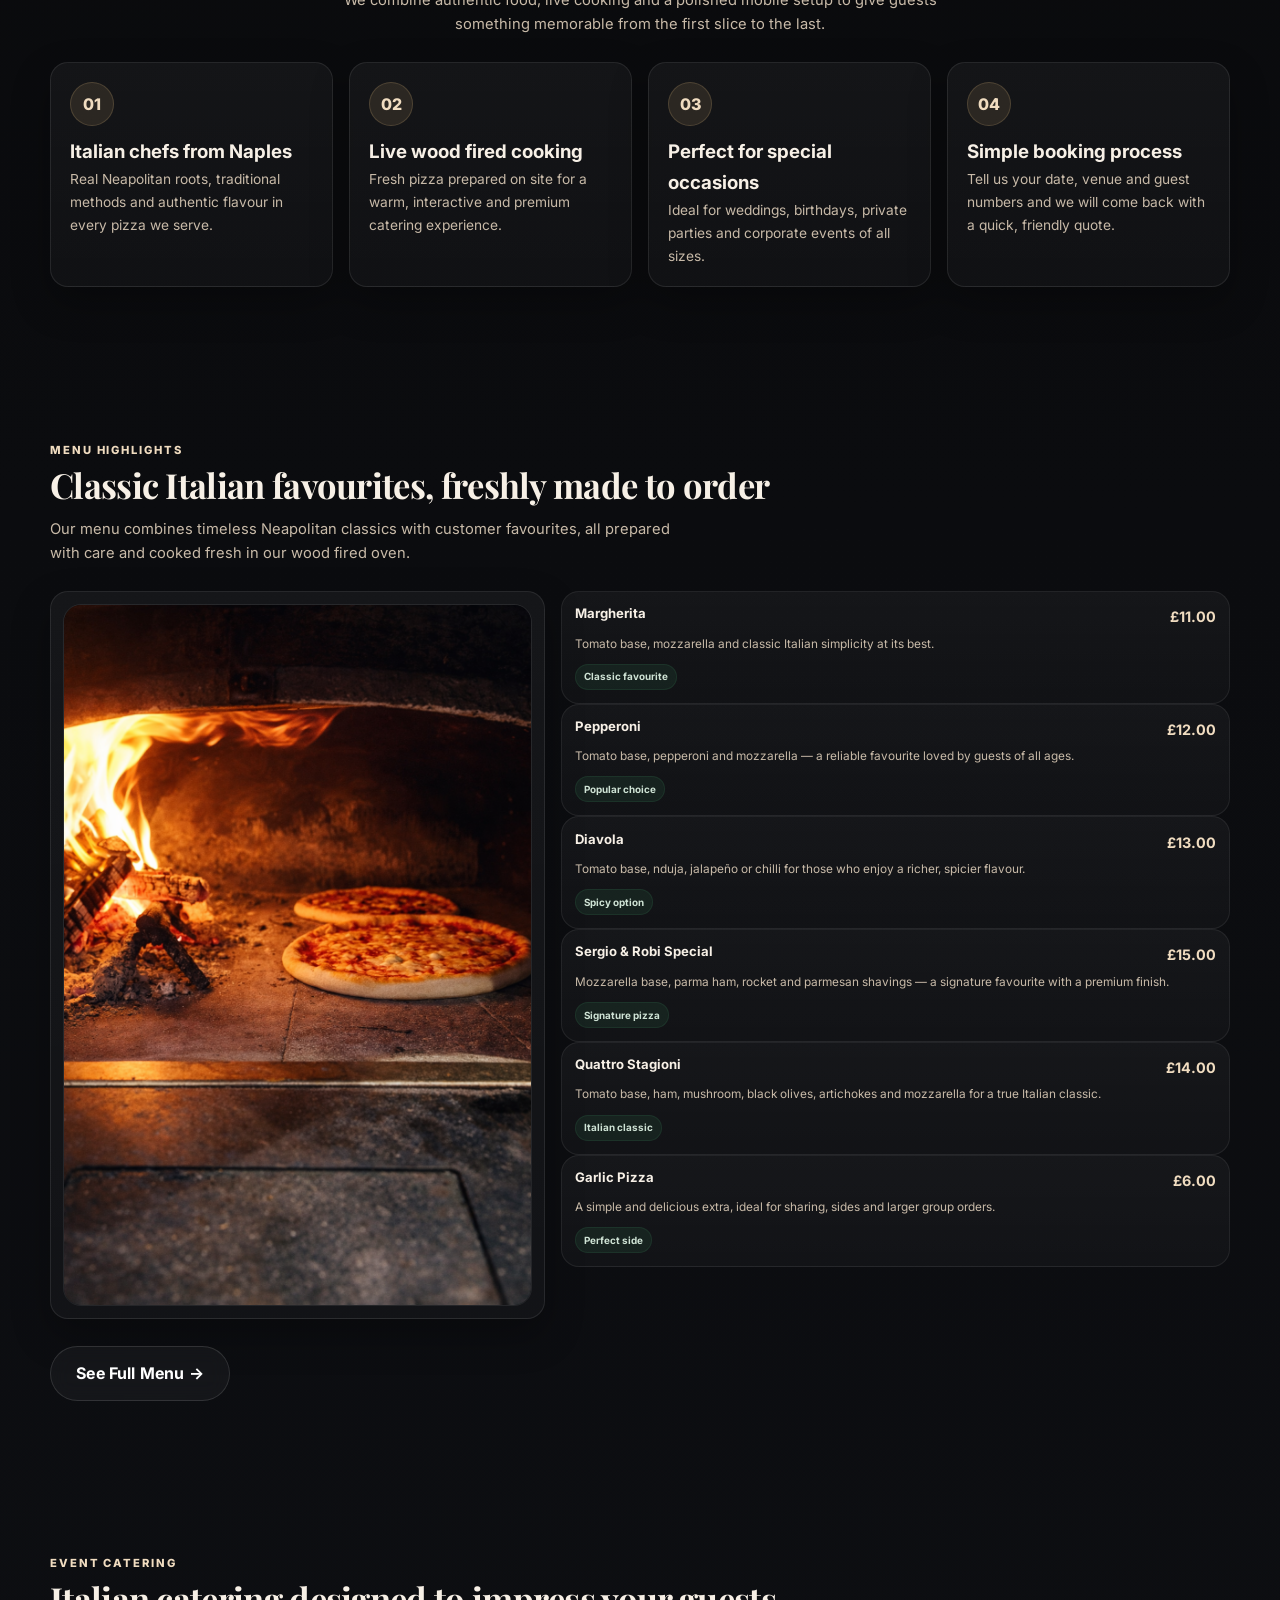
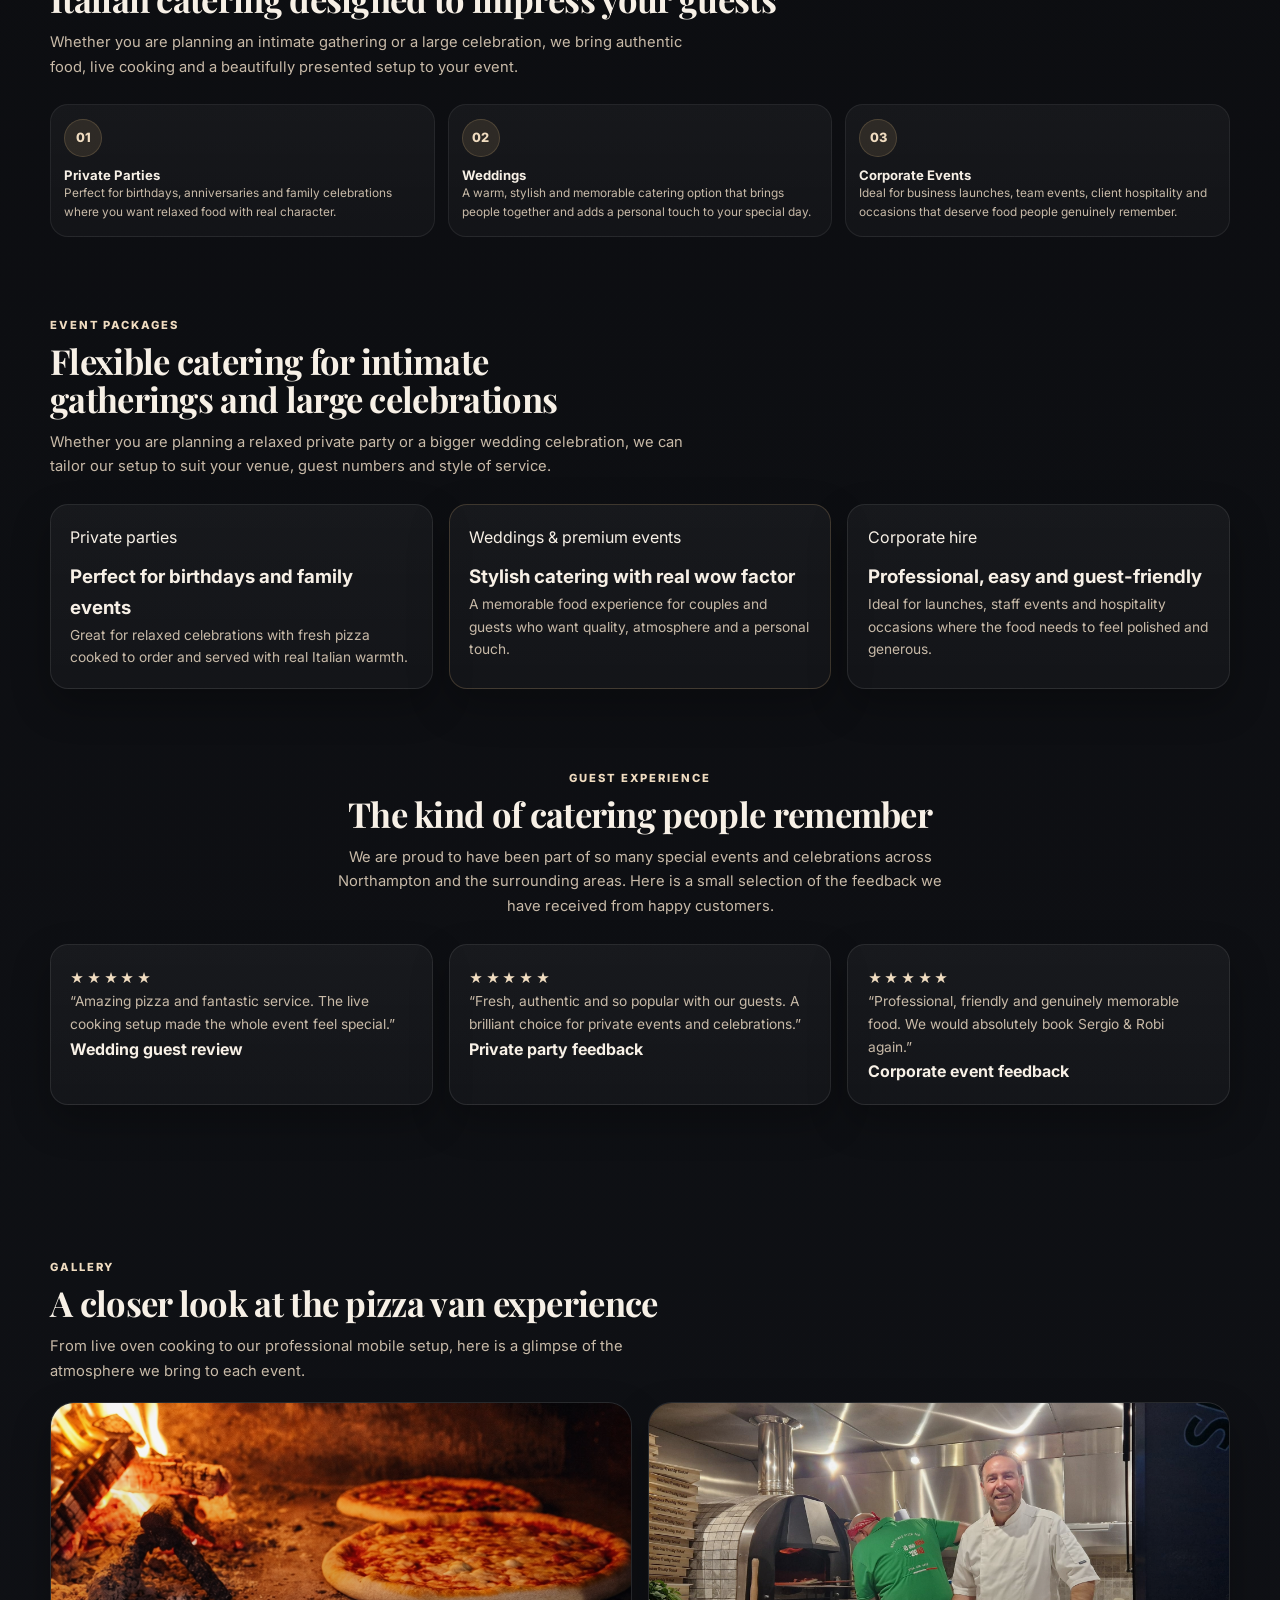
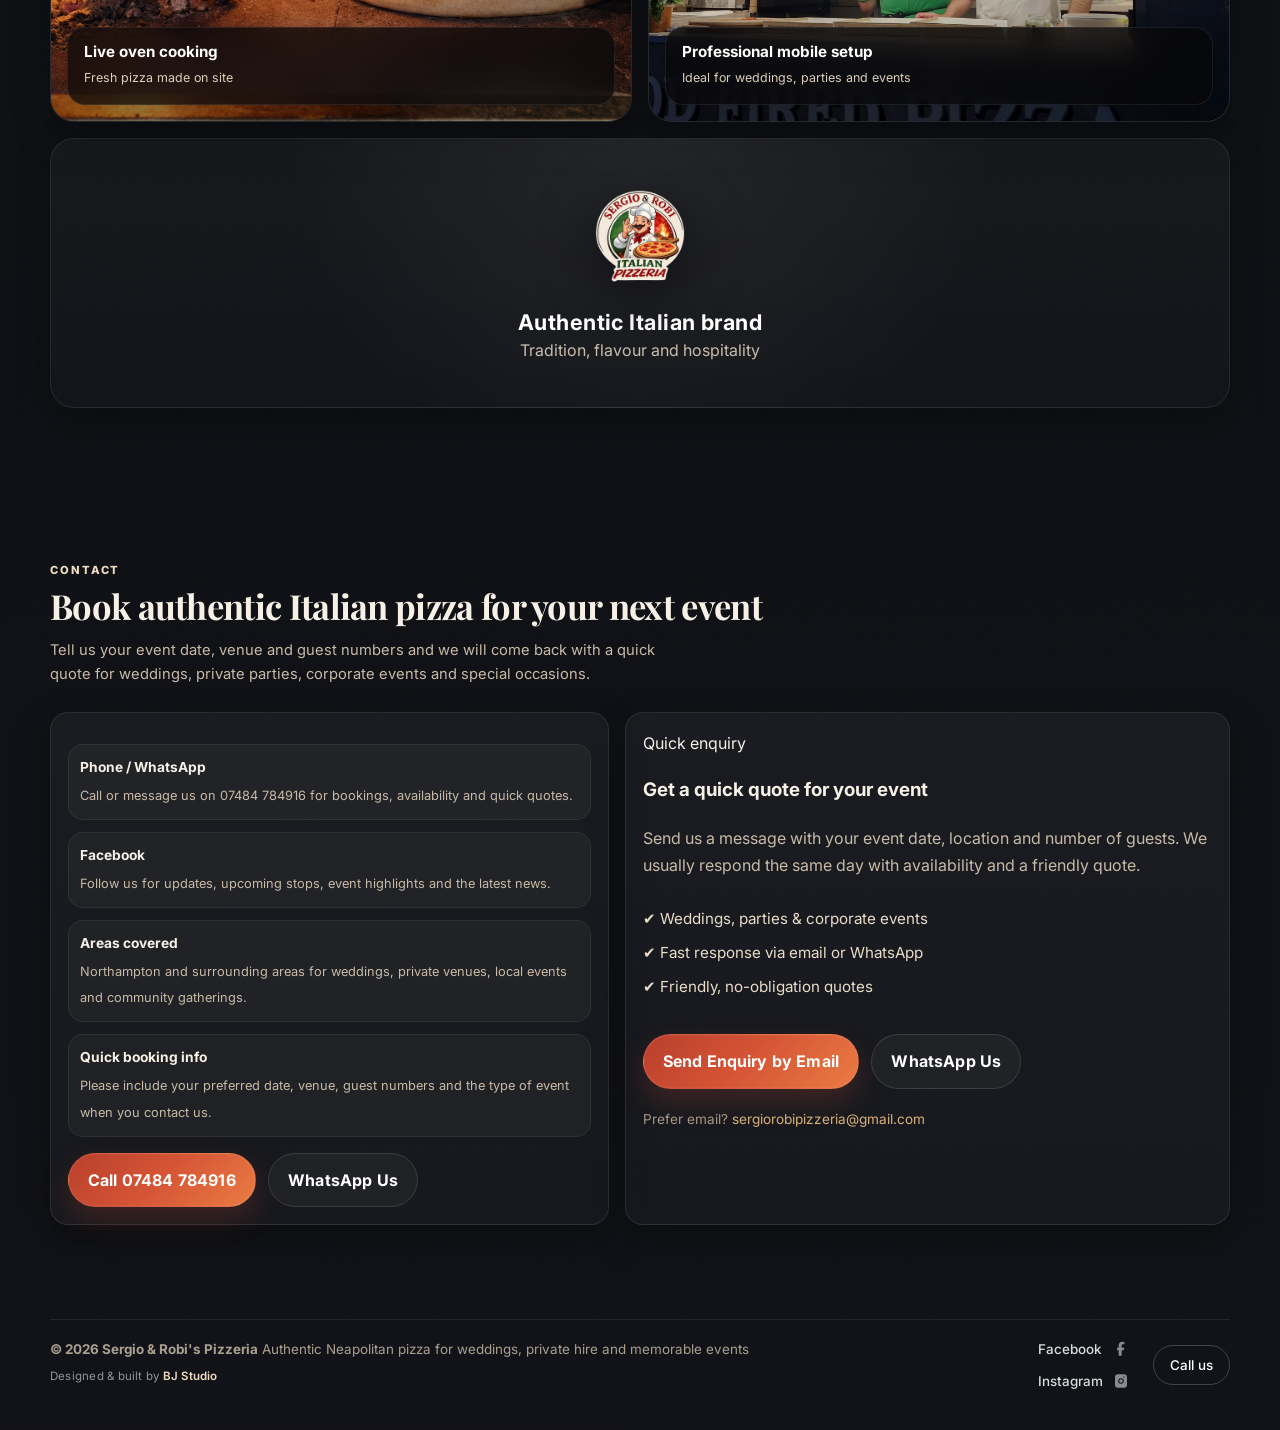
==== commit 444b3a35: "Add online ordering button linked to Shift4 ordering system" ====
--- a/index.html
+++ b/index.html
@@ -6,6 +6,7 @@
   <title>Sergio & Robi's Pizzeria | Luxury Wood Fired Pizza Catering</title>
   <meta name="description" content="Authentic Neapolitan wood fired pizza catering for weddings, private parties and corporate events in Northampton. Italian chefs from Naples, live cooking and unforgettable flavour." />
   <meta name="keywords" content="pizza catering Northampton, wedding pizza catering Northampton, wood fired pizza van Northampton, mobile pizza catering Northamptonshire" />
+  <meta name="author" content="Barbara Jaskiewicz | BJ Studio" />
   <link rel="canonical" href="https://sergiorobipizzeria.co.uk/">
   <link rel="alternate" hreflang="en" href="https://sergiorobipizzeria.co.uk/">
   <link rel="alternate" hreflang="it" href="https://sergiorobipizzeria.co.uk/index-it.html">
@@ -44,6 +45,9 @@
         <a href="find-us-en.html">Find Us</a>
         <a href="#events">Events</a>
         <a href="#gallery">Gallery</a>
+        <a href="https://online.skytab.com/44f2e0061df8a4a449760e8338502236" target="_blank" class="btn btn-primary">
+        🍕 Order Online
+        </a>
         <a href="#contact" class="btn btn-outline">Book Us</a>
         <a href="index-it.html" class="lang-switch">IT</a>
       </nav>
--- a/style.css
+++ b/style.css
@@ -466,7 +466,7 @@
 
 .hero {
   position: relative;
-  min-height: calc(100vh - 82px);
+  min-height: 800px;
   display: grid;
   place-items: center;
   overflow: hidden;
@@ -480,16 +480,16 @@
   background-image:
     linear-gradient(
       90deg,
-      rgba(6, 6, 7, 0.82) 0%,
-      rgba(6, 6, 7, 0.56) 34%,
-      rgba(6, 6, 7, 0.28) 68%,
-      rgba(6, 6, 7, 0.14) 100%
+      rgba(6, 6, 7, 0.65) 0%,
+      rgba(6, 6, 7, 0.42) 34%,
+      rgba(6, 6, 7, 0.18) 68%,
+      rgba(6, 6, 7, 0.08) 100%
     ),
     url("images/van_3.jpg");
   background-position: center;
   background-size: cover;
   background-repeat: no-repeat;
-  transform: scale(1.03);
+  transform: scale(1);
   transition: transform 6.5s ease;
   will-change: transform;
 }
@@ -3107,10 +3107,16 @@
 @media (max-width: 760px) {
   .hero::before {
     background-image:
-      linear-gradient(180deg, rgba(6,6,7,0.74) 0%, rgba(6,6,7,0.48) 36%, rgba(6,6,7,0.92) 100%),
+      linear-gradient(
+        180deg,
+        rgba(6,6,7,0.45) 0%,
+        rgba(6,6,7,0.25) 36%,
+        rgba(6,6,7,0.75) 100%
+      ),
       url("images/main-hero.png") !important;
-    background-position: center !important;
-    filter: contrast(1.08) brightness(1.02) saturate(1.05) !important;
+
+    background-position: 65% center !important;
+    filter: contrast(1.08) brightness(1.12) saturate(1.08) !important;
   }
 
   .hero-card {
@@ -3165,7 +3171,7 @@
 }
 
 h1 {
-  font-size: clamp(2rem, 3.2vw, 3.2rem); /* było za duże */
+  font-size: clamp(2rem, 3.2vw, 3.2rem); 
   line-height: 1.05;
   max-width: 11ch; 
 }
@@ -3194,4 +3200,115 @@
 
 .hero-inner {
   align-items: center;
+}
+
+/* FINAL PREMIUM HERO LAYOUT */
+@media (min-width: 1025px) {
+  .hero {
+    min-height: 86vh !important;
+    padding: 0 !important;
+    margin-right: -16px !important;
+  }
+
+  .hero::before {
+    background-position: center 64% !important;
+    transform: scale(1.01) !important;
+  }
+
+  .hero:hover::before {
+    transform: scale(1.025) !important;
+  }
+
+  .hero-inner {
+    display: grid !important;
+    grid-template-columns: minmax(0, 1fr) minmax(360px, 400px) !important;
+    gap: clamp(2rem, 4vw, 4rem) !important;
+    align-items: center !important;
+    padding: 0.4rem 0 0.8rem !important;
+  }
+
+  .hero-copy {
+    transform: translateX(5px) !important;
+    max-width: 690px !important;
+  }
+
+  .hero h1,
+  .hero-title {
+    font-size: clamp(2.75rem, 3.5vw, 3.75rem) !important;
+    line-height: 0.92 !important;
+    letter-spacing: -0.04em !important;
+    max-width: 11ch !important;
+    margin-bottom: 1rem !important;
+  }
+
+  .hero-copy p {
+    font-size: 0.86rem !important;
+    line-height: 1.55 !important;
+    max-width: 58ch !important;
+  }
+
+  .hero-quick-points {
+    gap: 0.6rem !important;
+    margin-top: 1rem !important;
+  }
+
+  .hero-actions {
+    gap: 0.7rem !important;
+    margin-top: 1.2rem !important;
+    flex-wrap: nowrap !important;
+  }
+
+  .hero-actions .btn {
+    padding: 0.9rem 1.25rem !important;
+    font-size: 0.88rem !important;
+    white-space: nowrap !important;
+  }
+
+  .hero-card {
+    width: min(100%, 335px) !important;
+    justify-self: end !important;
+    transform: translateY(10px) !important;
+    border-radius: 26px !important;
+  }
+
+  .hero-card:hover {
+    transform: translateY(4px) scale(1.01) !important;
+  }
+
+  .hero-card-image {
+    height: 150px !important;
+  }
+
+  .hero-card-body {
+    padding: 1.2rem !important;
+  }
+
+  .hero-card h3 {
+    font-size: 1.18rem !important;
+    line-height: 1.1 !important;
+  }
+
+  .hero-card p {
+    font-size: 0.84rem !important;
+    line-height: 1.55 !important;
+  }
+
+  .hero-card .feature-box {
+    min-height: 108px !important;
+    padding: 0.7rem 0.45rem !important;
+  }
+
+  .hero-card .feature-box strong {
+    font-size: 0.72rem !important;
+  }
+
+  .hero-card .feature-box span:not(.icon) {
+    font-size: 0.62rem !important;
+  }
+}
+
+@media (min-width: 600px) and (max-width: 900px) {
+  .hero::before {
+    background-position: 70% center !important;
+  }
 }
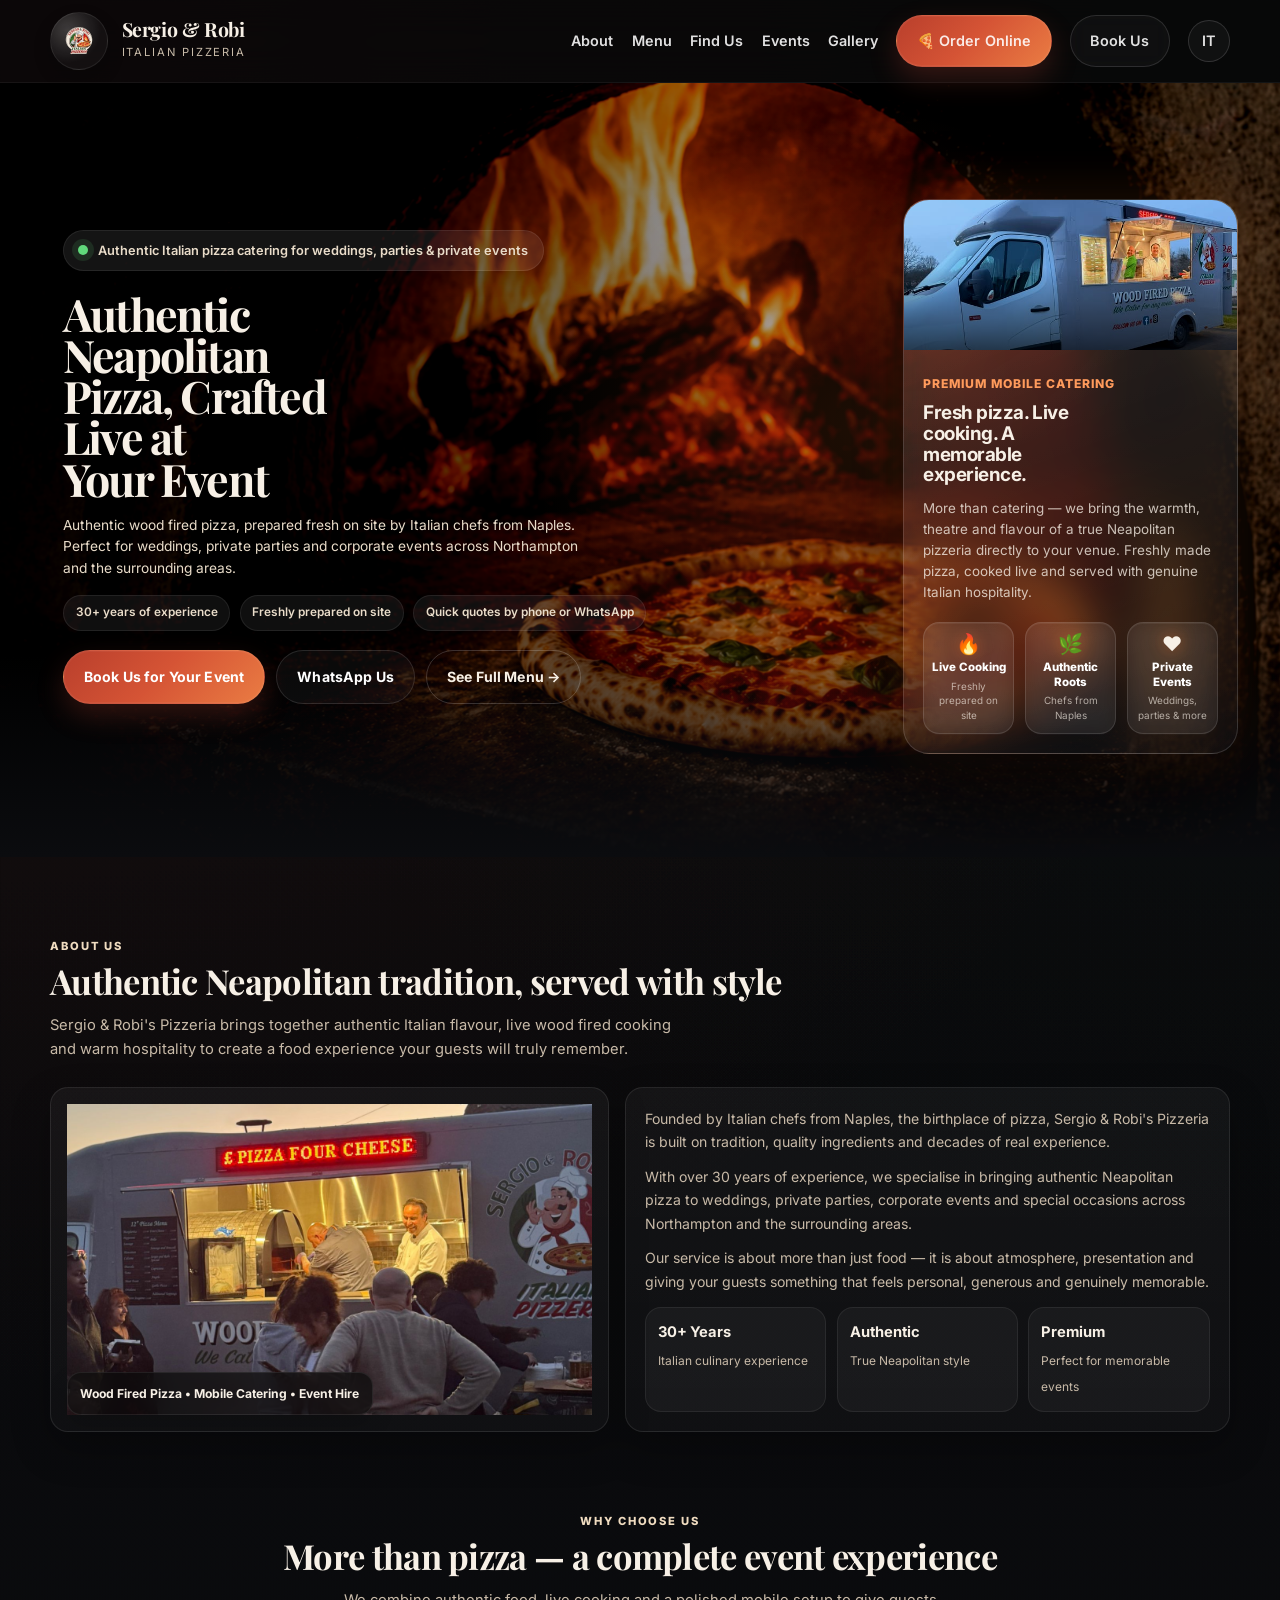
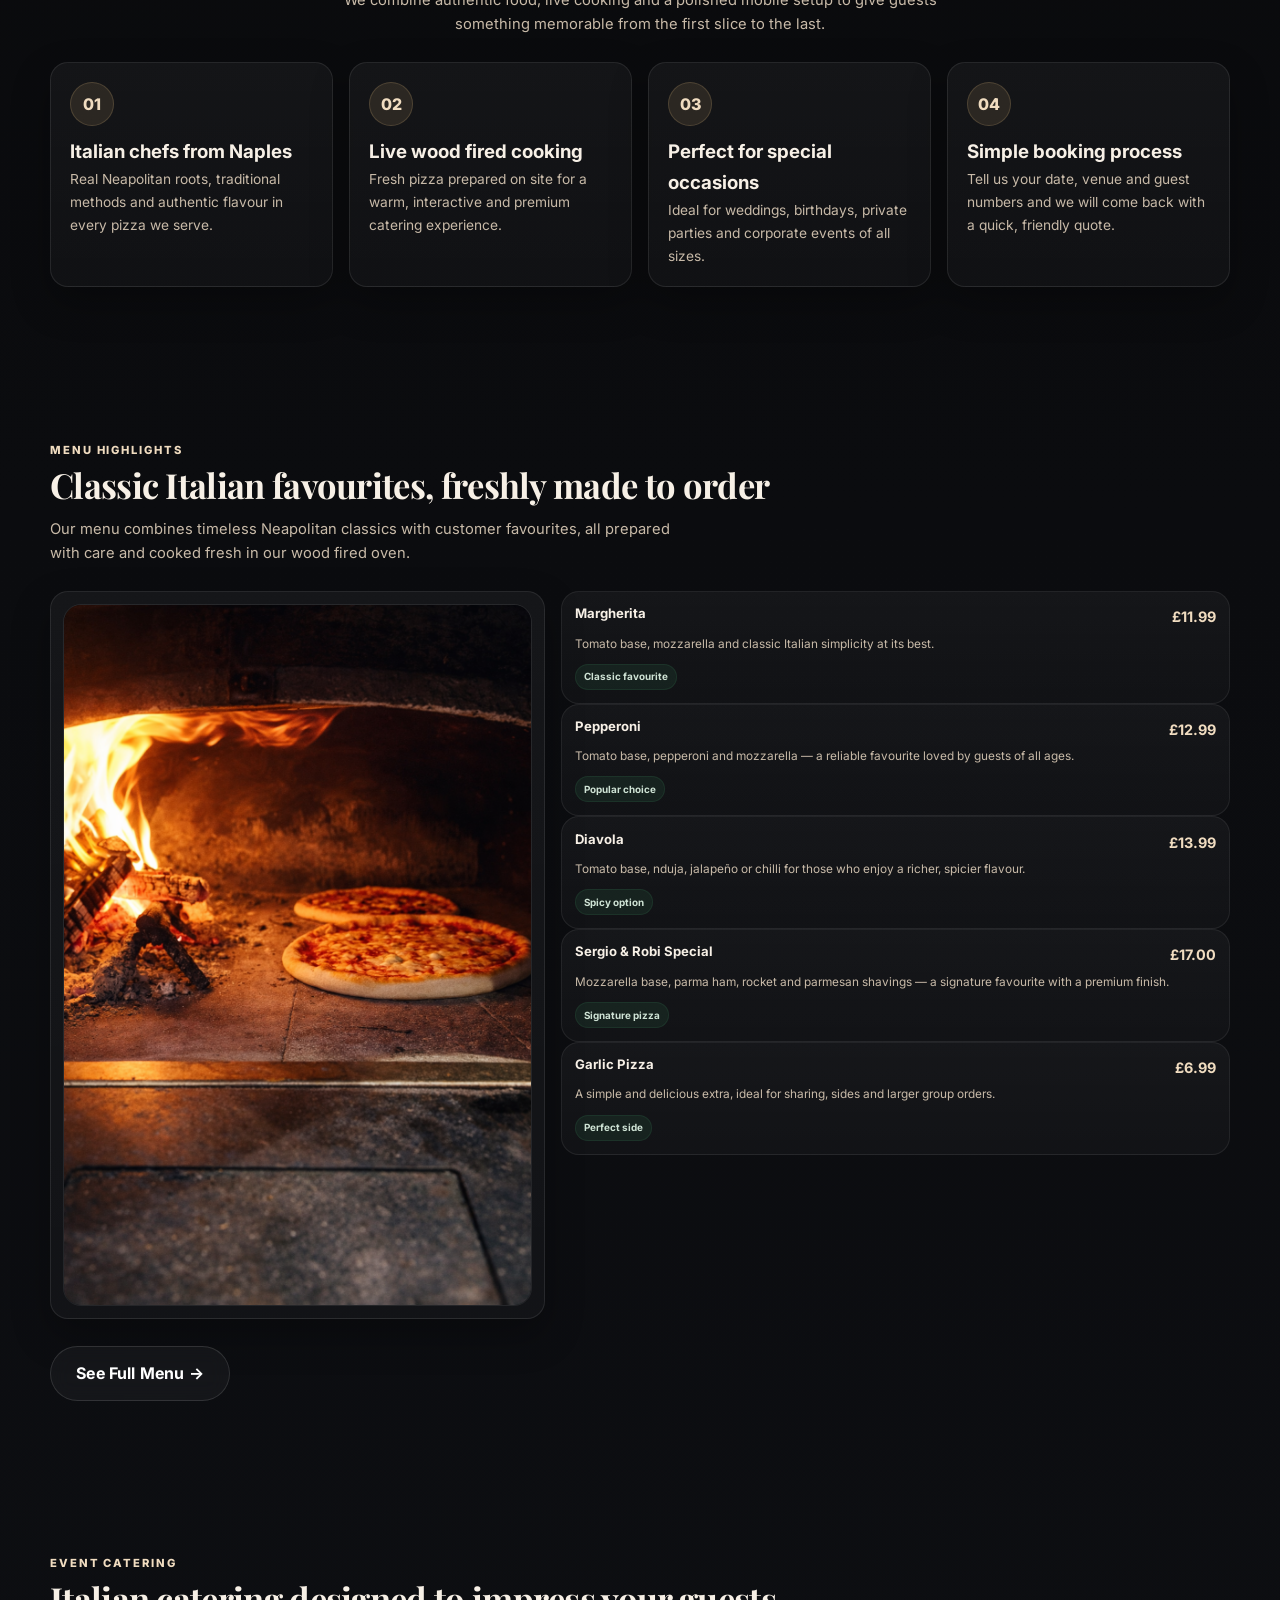
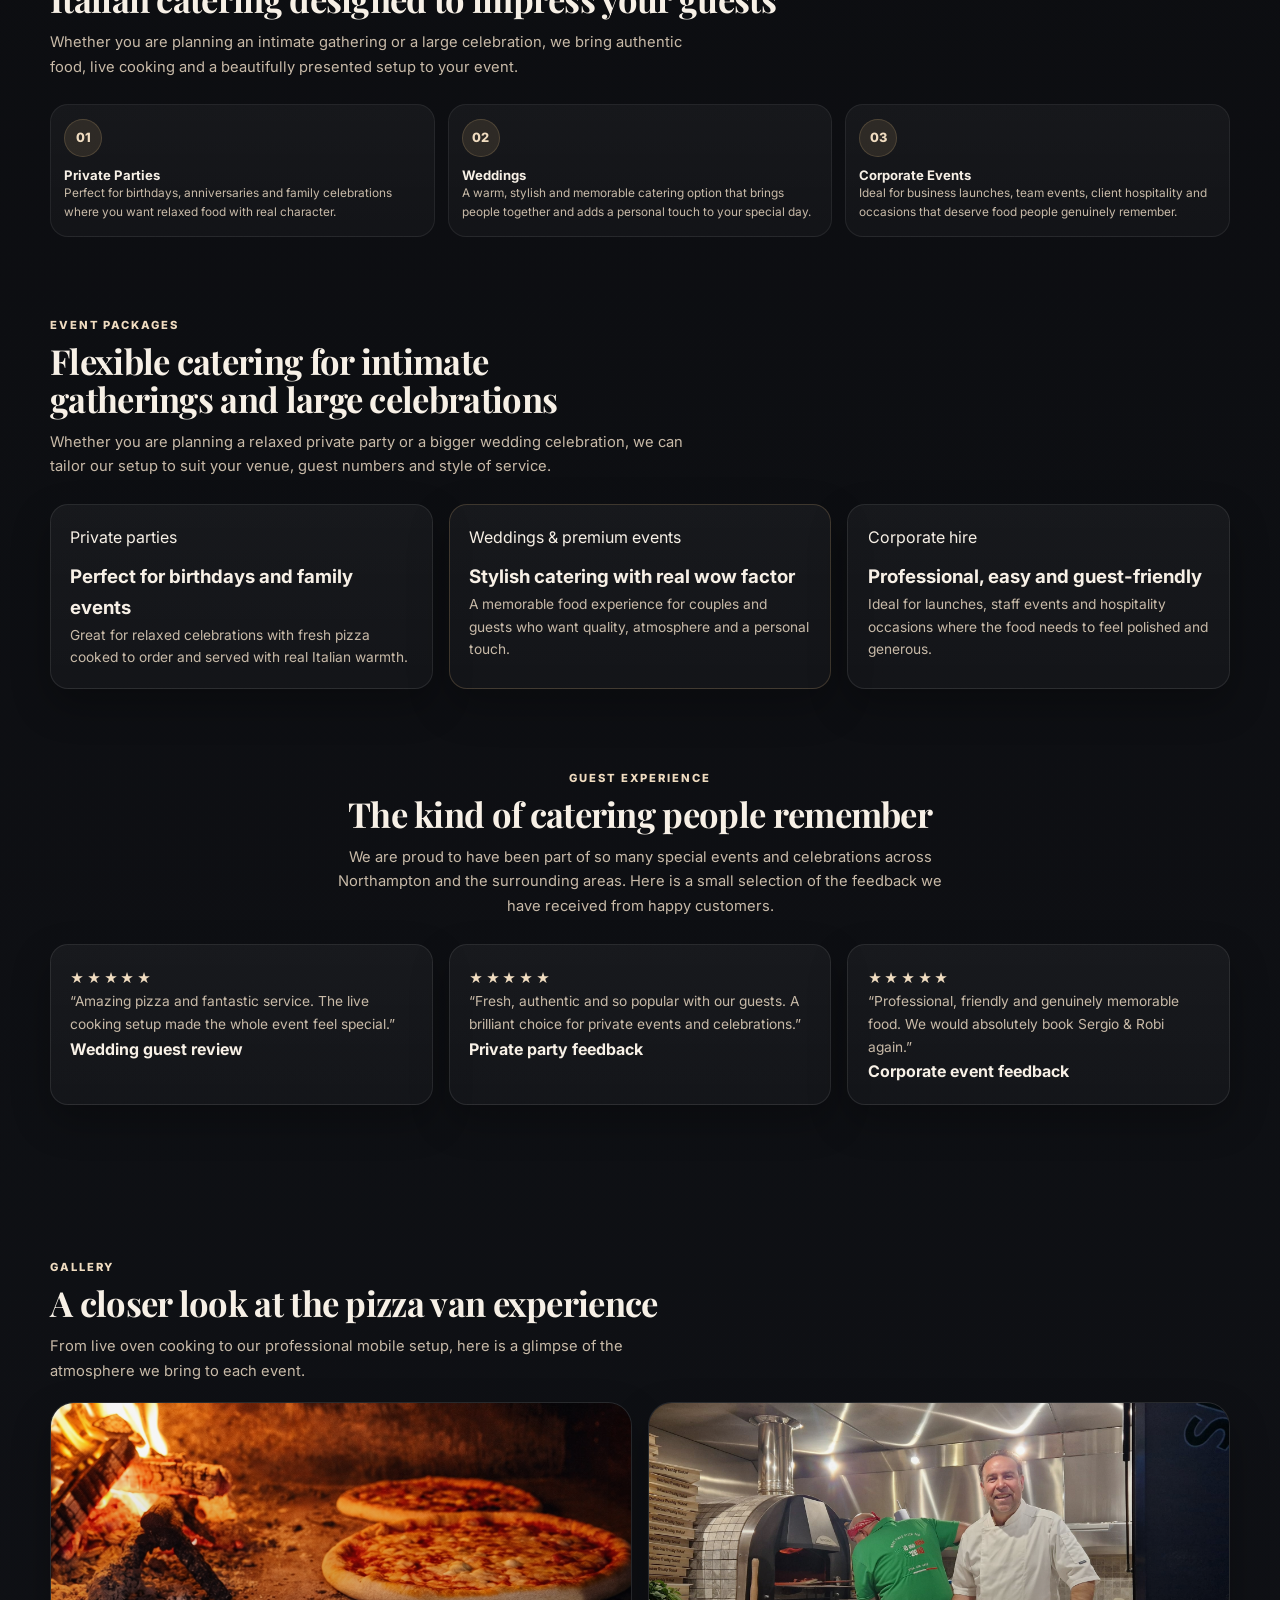
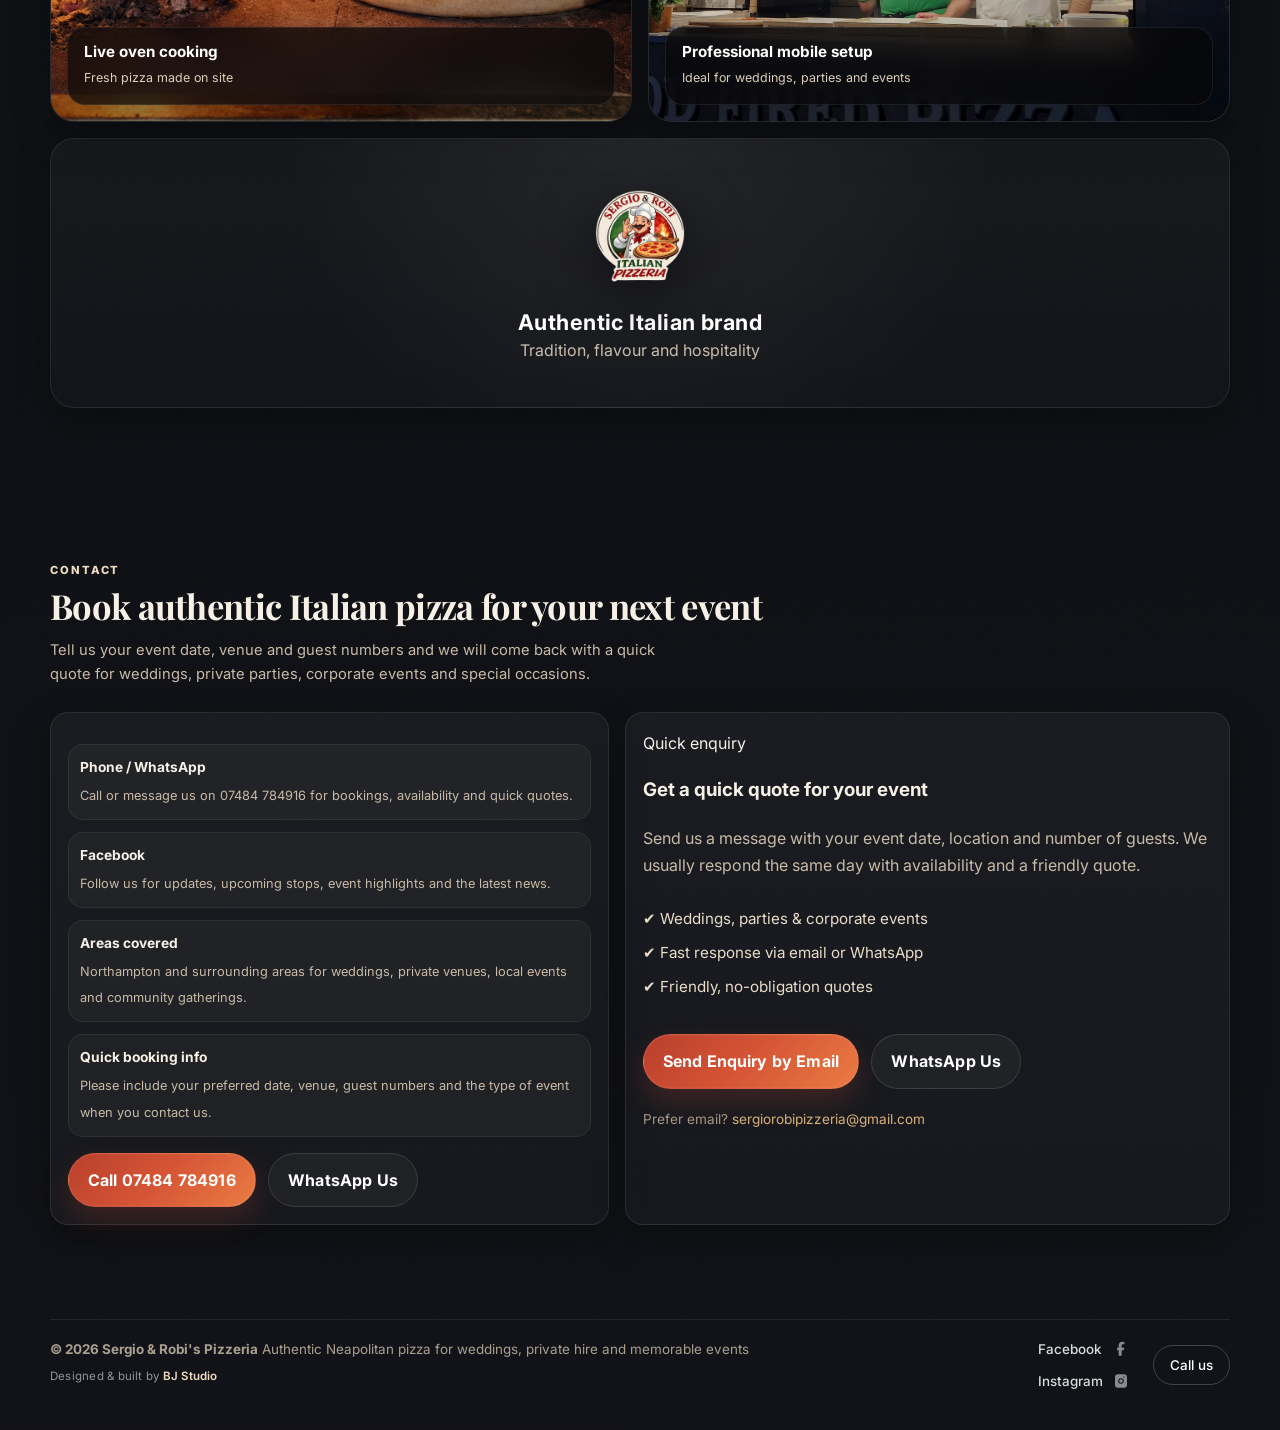
==== commit ee53e0f1: "feat: update pizza menu pricing, sizes and base options" ====
--- a/index.html
+++ b/index.html
@@ -45,8 +45,8 @@
         <a href="find-us-en.html">Find Us</a>
         <a href="#events">Events</a>
         <a href="#gallery">Gallery</a>
-        <a href="https://online.skytab.com/44f2e0061df8a4a449760e8338502236" target="_blank" class="btn btn-primary">
-        🍕 Order Online
+        <a href="#" class="btn btn-primary" onclick="openOrderModal(); return false;">
+          🍕 Order Online
         </a>
         <a href="#contact" class="btn btn-outline">Book Us</a>
         <a href="index-it.html" class="lang-switch">IT</a>
@@ -228,7 +228,7 @@
             <article class="menu-card">
               <div class="menu-top">
                 <h3>Margherita</h3>
-                <span class="price">£11.00</span>
+                <span class="price">£11.99</span>
               </div>
               <p>Tomato base, mozzarella and classic Italian simplicity at its best.</p>
               <span class="tag">Classic favourite</span>
@@ -237,7 +237,7 @@
             <article class="menu-card">
               <div class="menu-top">
                 <h3>Pepperoni</h3>
-                <span class="price">£12.00</span>
+                <span class="price">£12.99</span>
               </div>
               <p>Tomato base, pepperoni and mozzarella — a reliable favourite loved by guests of all ages.</p>
               <span class="tag">Popular choice</span>
@@ -246,7 +246,7 @@
             <article class="menu-card">
               <div class="menu-top">
                 <h3>Diavola</h3>
-                <span class="price">£13.00</span>
+                <span class="price">£13.99</span>
               </div>
               <p>Tomato base, nduja, jalapeño or chilli for those who enjoy a richer, spicier flavour.</p>
               <span class="tag">Spicy option</span>
@@ -255,7 +255,7 @@
             <article class="menu-card">
               <div class="menu-top">
                 <h3>Sergio &amp; Robi Special</h3>
-                <span class="price">£15.00</span>
+                <span class="price">£17.00</span>
               </div>
               <p>Mozzarella base, parma ham, rocket and parmesan shavings — a signature favourite with a premium finish.</p>
               <span class="tag">Signature pizza</span>
@@ -263,17 +263,8 @@
 
             <article class="menu-card">
               <div class="menu-top">
-                <h3>Quattro Stagioni</h3>
-                <span class="price">£14.00</span>
-              </div>
-              <p>Tomato base, ham, mushroom, black olives, artichokes and mozzarella for a true Italian classic.</p>
-              <span class="tag">Italian classic</span>
-            </article>
-
-            <article class="menu-card">
-              <div class="menu-top">
                 <h3>Garlic Pizza</h3>
-                <span class="price">£6.00</span>
+                <span class="price">£6.99</span>
               </div>
               <p>A simple and delicious extra, ideal for sharing, sides and larger group orders.</p>
               <span class="tag">Perfect side</span>
@@ -658,5 +649,59 @@
   });
 }
 </script>
+
+<!-- ORDER MODAL -->
+
+<div id="order-modal" class="order-modal">
+  <div class="order-modal-content">
+    <h3>📍 Before You Order</h3>
+
+    <p>
+      All online orders are available for collection only.
+    </p>
+
+    <p>
+      Please collect your order directly from
+      <strong>Sergio & Robi's Pizzeria</strong>
+      at your selected collection time.
+    </p>
+
+    <p>
+      📍 <strong>Mobile Pizzeria</strong><br>
+      Our location changes regularly. Please check our
+      <a href="find-us-en.html">Find Us</a>
+      page before placing your order.
+    </p>
+
+    <div class="order-modal-buttons">
+      <a href="https://online.skytab.com/44f2e0061df8a4a449760e8338502236"
+         target="_blank"
+         class="btn btn-primary">
+         Continue to Order Online
+      </a>
+
+      <button onclick="closeOrderModal()" class="btn btn-outline">
+         Close
+      </button>
+    </div>
+  </div>
+</div>
+
+<script>
+function openOrderModal() {
+  document.getElementById('order-modal').style.display = 'flex';
+}
+
+function closeOrderModal() {
+  document.getElementById('order-modal').style.display = 'none';
+}
+</script>
+
+<a href="#"
+   class="mobile-order-float"
+   onclick="openOrderModal(); return false;">
+   🍕 Order Online
+</a>
+
 </body>
 </html>
--- a/style.css
+++ b/style.css
@@ -3311,4 +3311,104 @@
   .hero::before {
     background-position: 70% center !important;
   }
+}
+
+.order-modal {
+  display: none;
+  position: fixed;
+  inset: 0;
+  background: rgba(0,0,0,.75);
+  z-index: 9999;
+  align-items: center;
+  justify-content: center;
+  padding: 20px;
+}
+
+.order-modal-content {
+  background: #fff;
+  color: #2b2b2b;
+  max-width: 620px;
+  width: 100%;
+  padding: 40px;
+  border-radius: 20px;
+  text-align: center;
+  box-shadow: 0 25px 60px rgba(0,0,0,.25);
+}
+
+.order-modal-content h3 {
+  color: #1f1f1f;
+  margin-bottom: 24px;
+  font-size: 2rem;
+}
+
+.order-modal-content p {
+  color: #555;
+  line-height: 1.8;
+  margin-bottom: 18px;
+  font-size: 1.1rem;
+}
+
+.order-modal-content a {
+  color: #b85c38;
+  font-weight: 700;
+  text-decoration: none;
+}
+
+.order-modal-content a:hover {
+  text-decoration: underline;
+}
+
+.order-modal-buttons {
+  display: flex;
+  justify-content: center;
+  margin-top: 30px;
+}
+
+.order-modal-buttons .btn-primary {
+  min-width: 340px;
+  padding: 18px 36px;
+  font-size: 1.15rem;
+  font-weight: 700;
+  color: #fff !important;
+  opacity: 1 !important;
+}
+
+.order-modal-buttons .btn-outline {
+  display: none;
+}
+
+.mobile-order-float {
+  display: none;
+}
+
+@media (max-width: 768px) {
+  .mobile-order-float {
+    display: flex;
+    position: fixed;
+
+    right: 16px;
+    left: auto;
+    bottom: 16px;
+
+    transform: none;
+
+    z-index: 9998;
+
+    align-items: center;
+    justify-content: center;
+
+    width: auto;
+    min-width: 200px;
+
+    padding: 15px 22px;
+
+    border-radius: 999px;
+    background: linear-gradient(135deg, #b85038, #df824b);
+    color: #fff !important;
+    font-weight: 800;
+    font-size: 1rem;
+    text-decoration: none;
+
+    box-shadow: 0 18px 35px rgba(184, 80, 56, .35);
+  }
 }
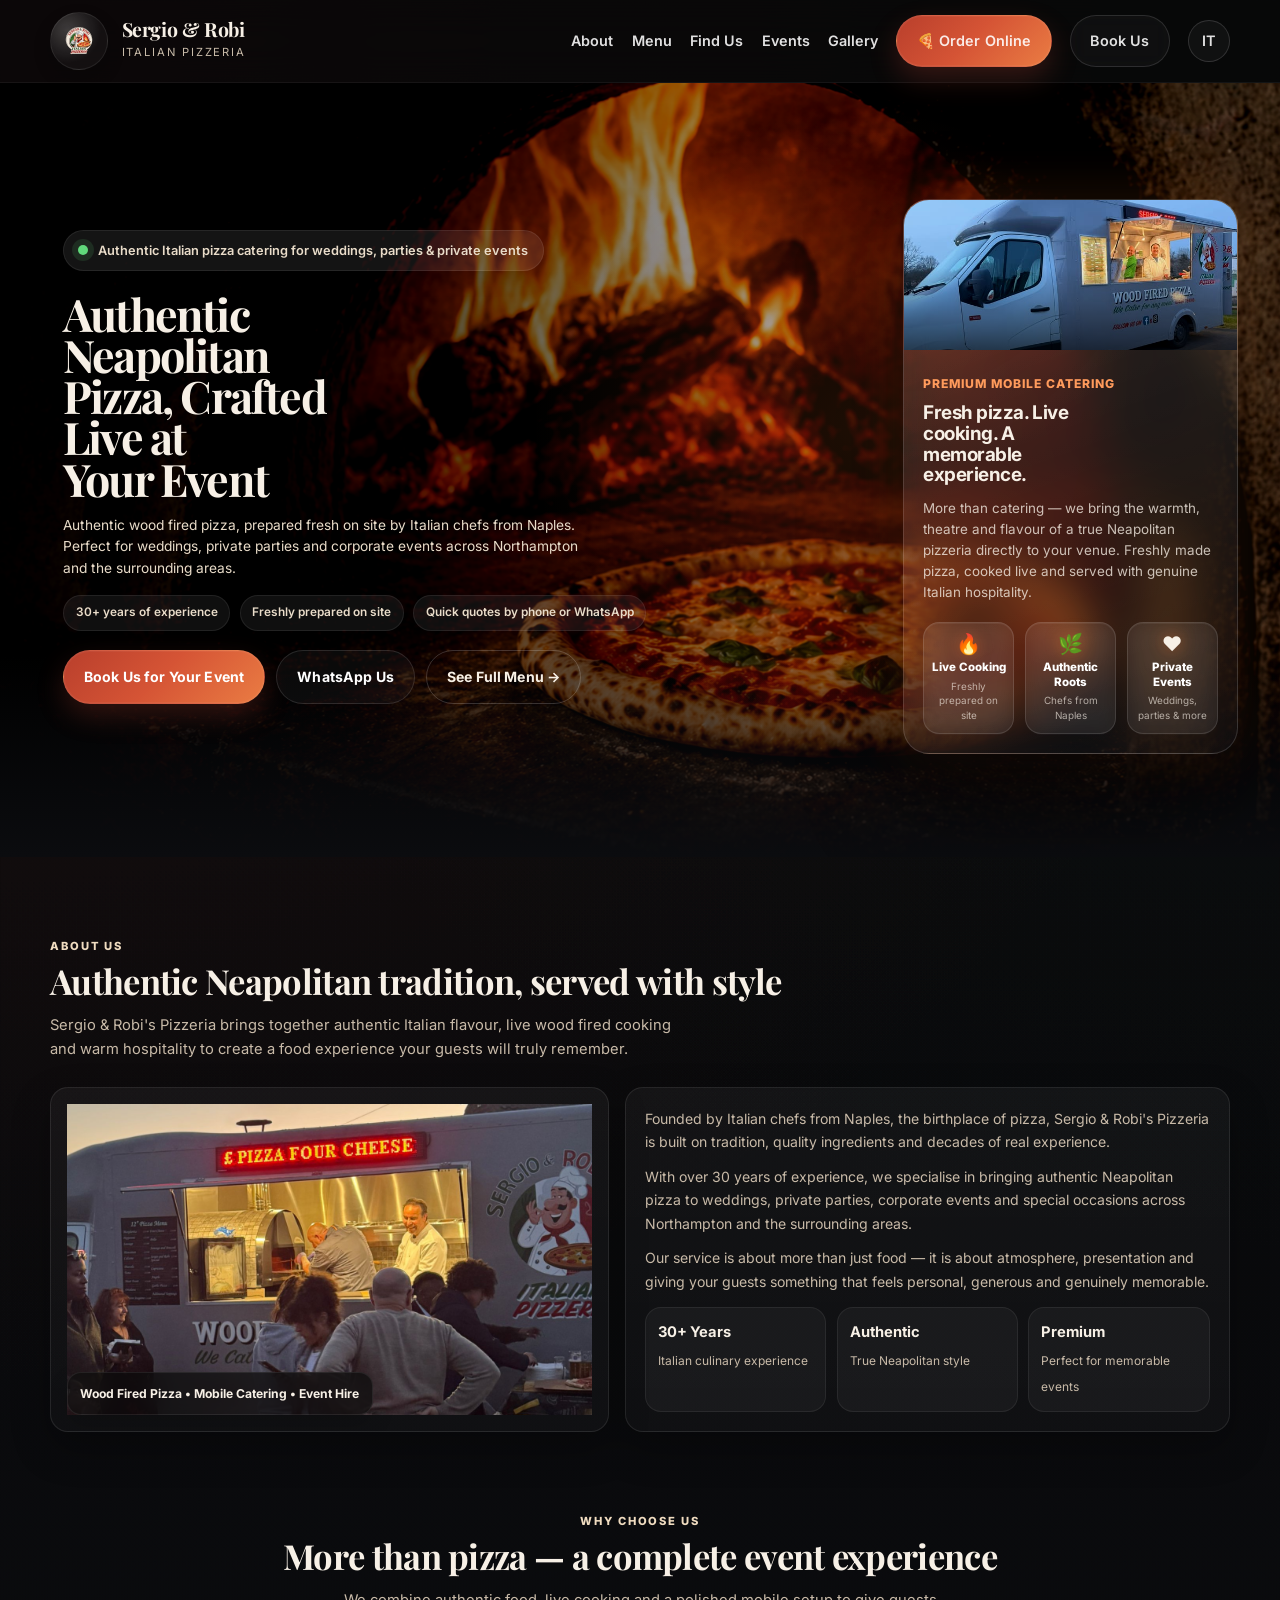
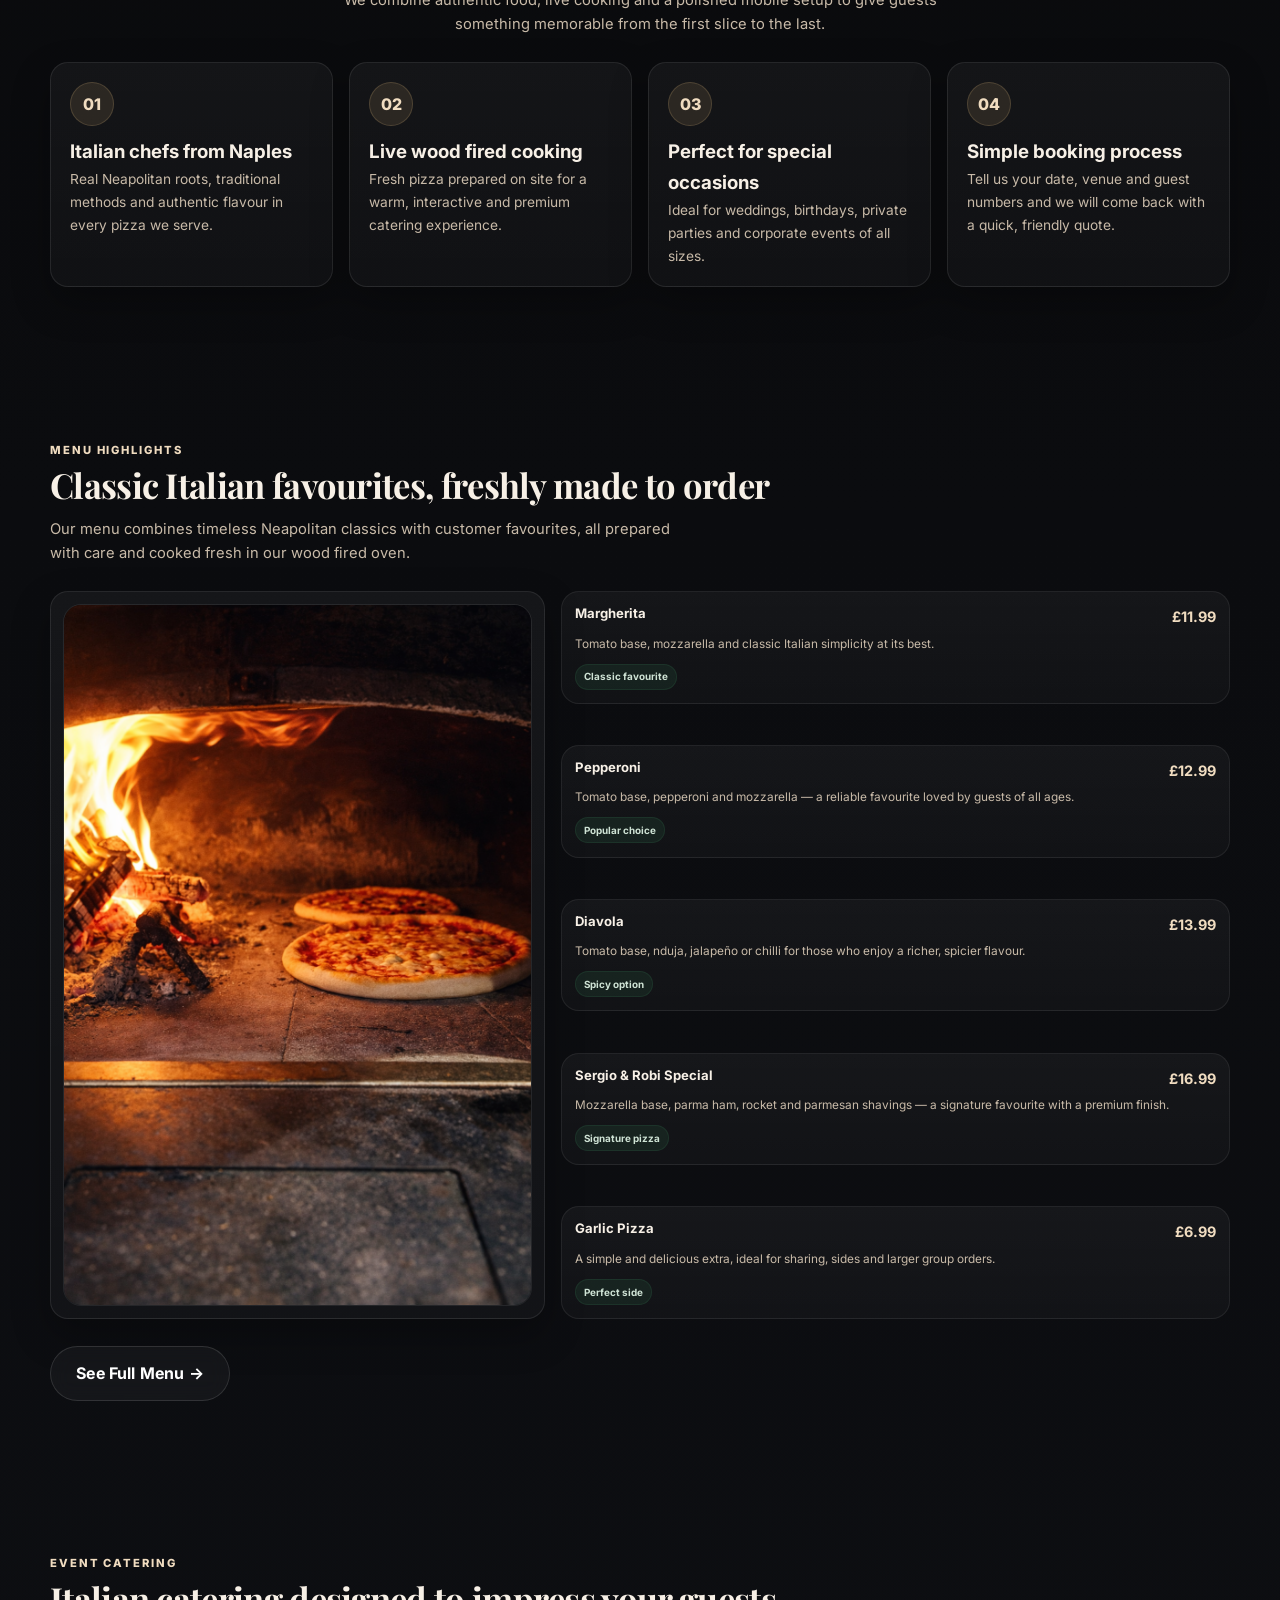
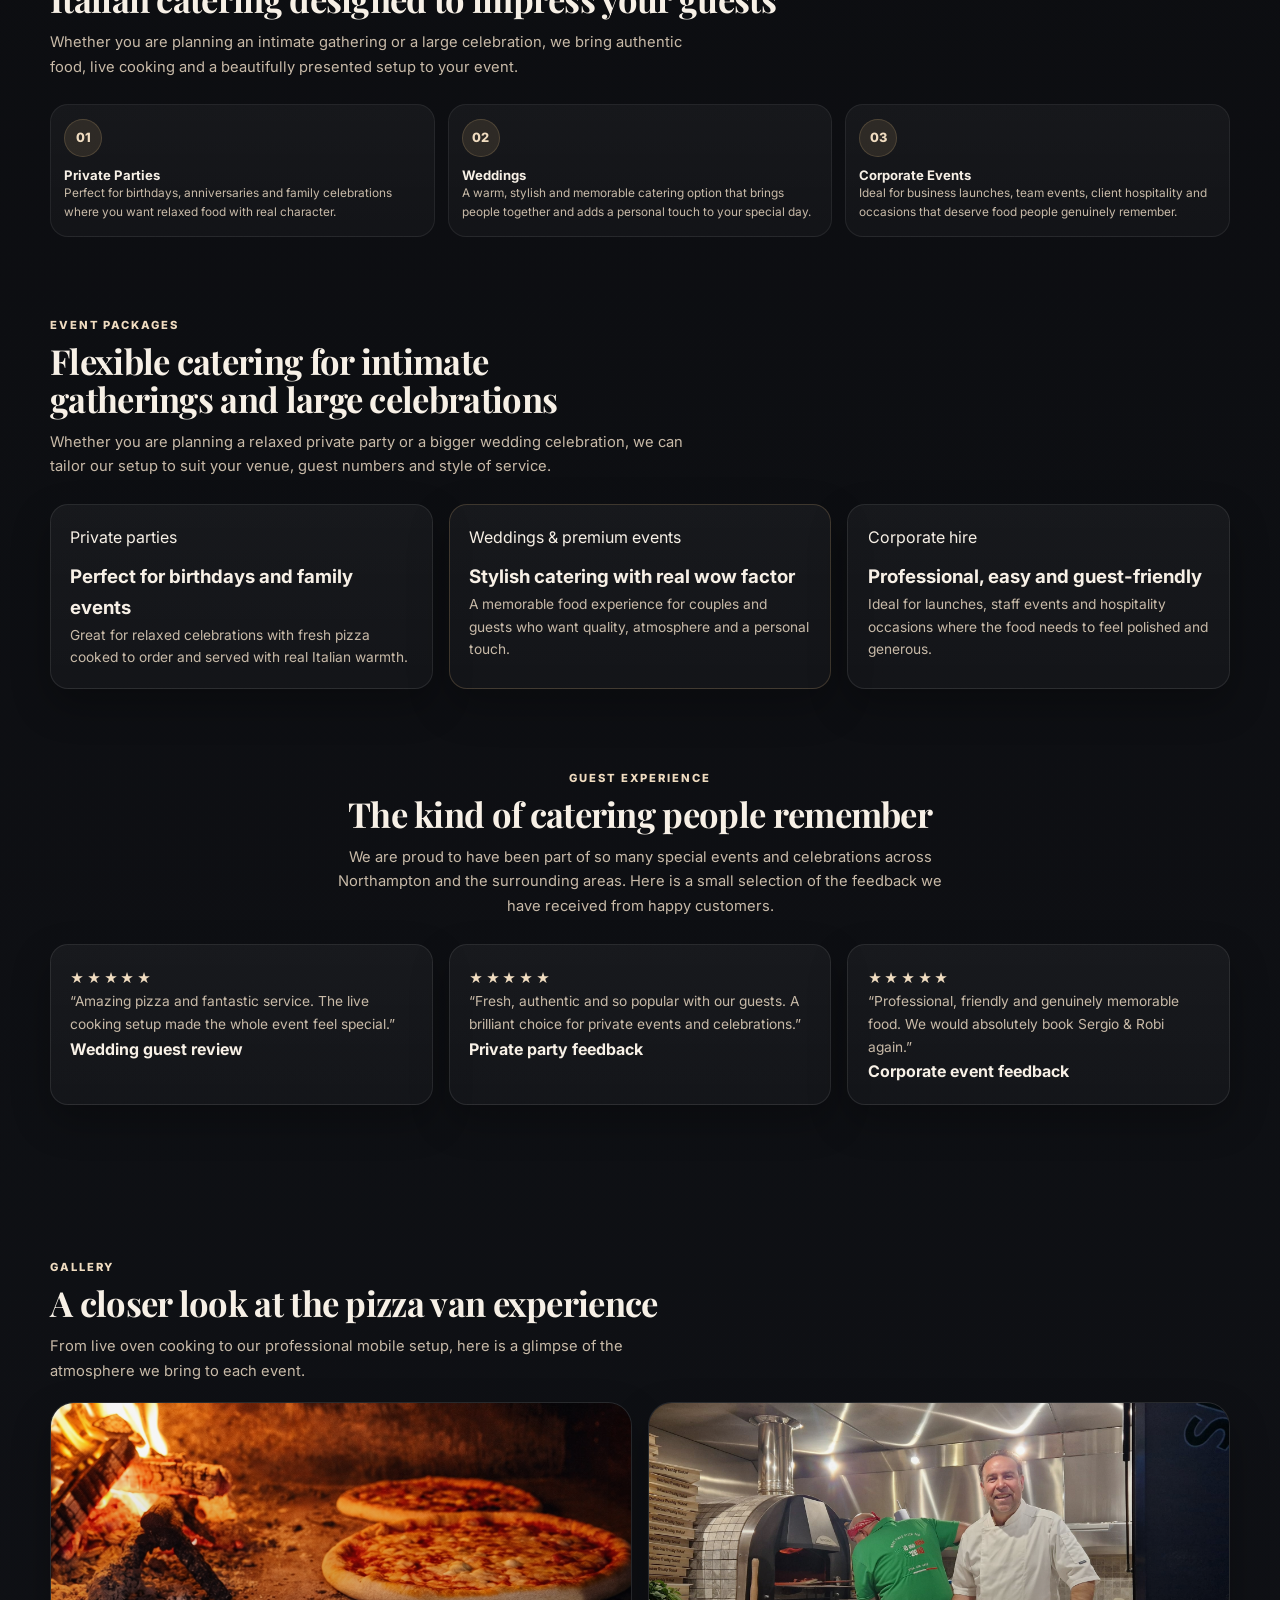
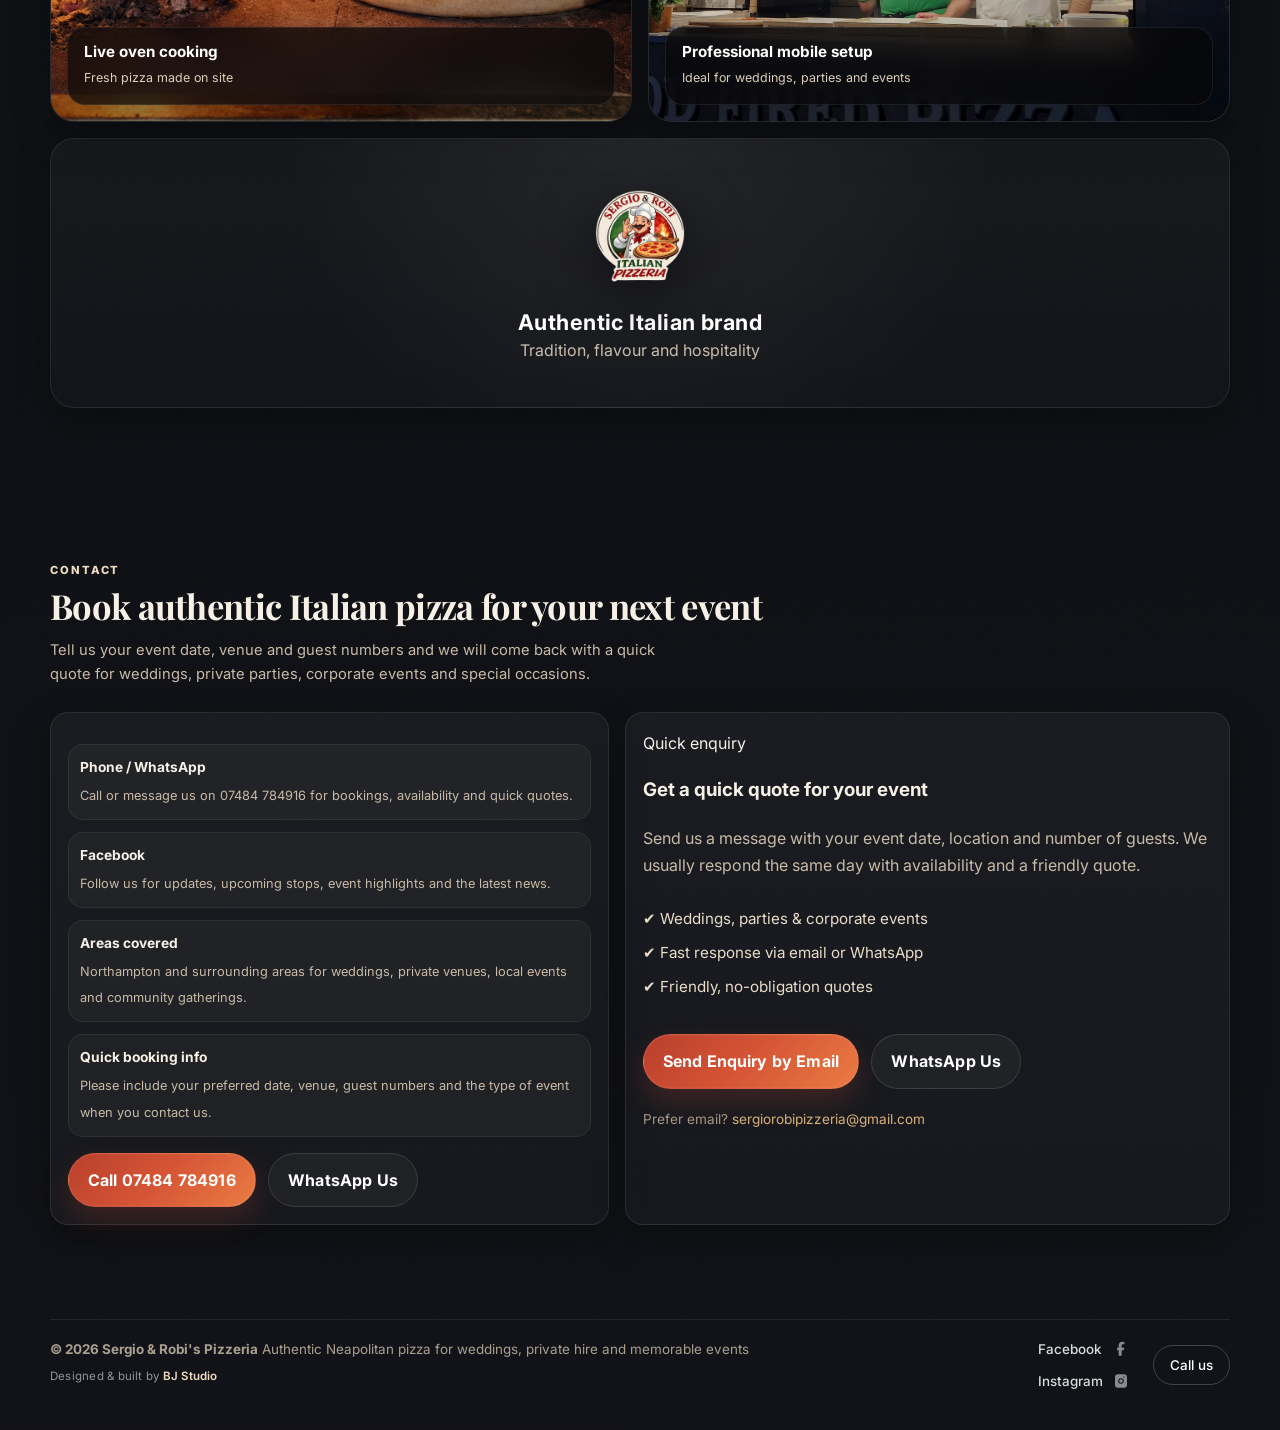
==== commit 642948ab: "fix: sync website menu prices with Shift4" ====
--- a/index.html
+++ b/index.html
@@ -255,7 +255,7 @@
             <article class="menu-card">
               <div class="menu-top">
                 <h3>Sergio &amp; Robi Special</h3>
-                <span class="price">£17.00</span>
+                <span class="price">£16.99</span>
               </div>
               <p>Mozzarella base, parma ham, rocket and parmesan shavings — a signature favourite with a premium finish.</p>
               <span class="tag">Signature pizza</span>
--- a/style.css
+++ b/style.css
@@ -794,6 +794,14 @@
   border: 1px solid rgba(255, 255, 255, 0.08);
 }
 
+.menu-cards {
+  display: flex;
+  flex-direction: column;
+  justify-content: space-between;
+  gap: 1rem;
+  height: 100%;
+}
+
 .menu-card,
 .event-card {
   padding: 0.82rem;
